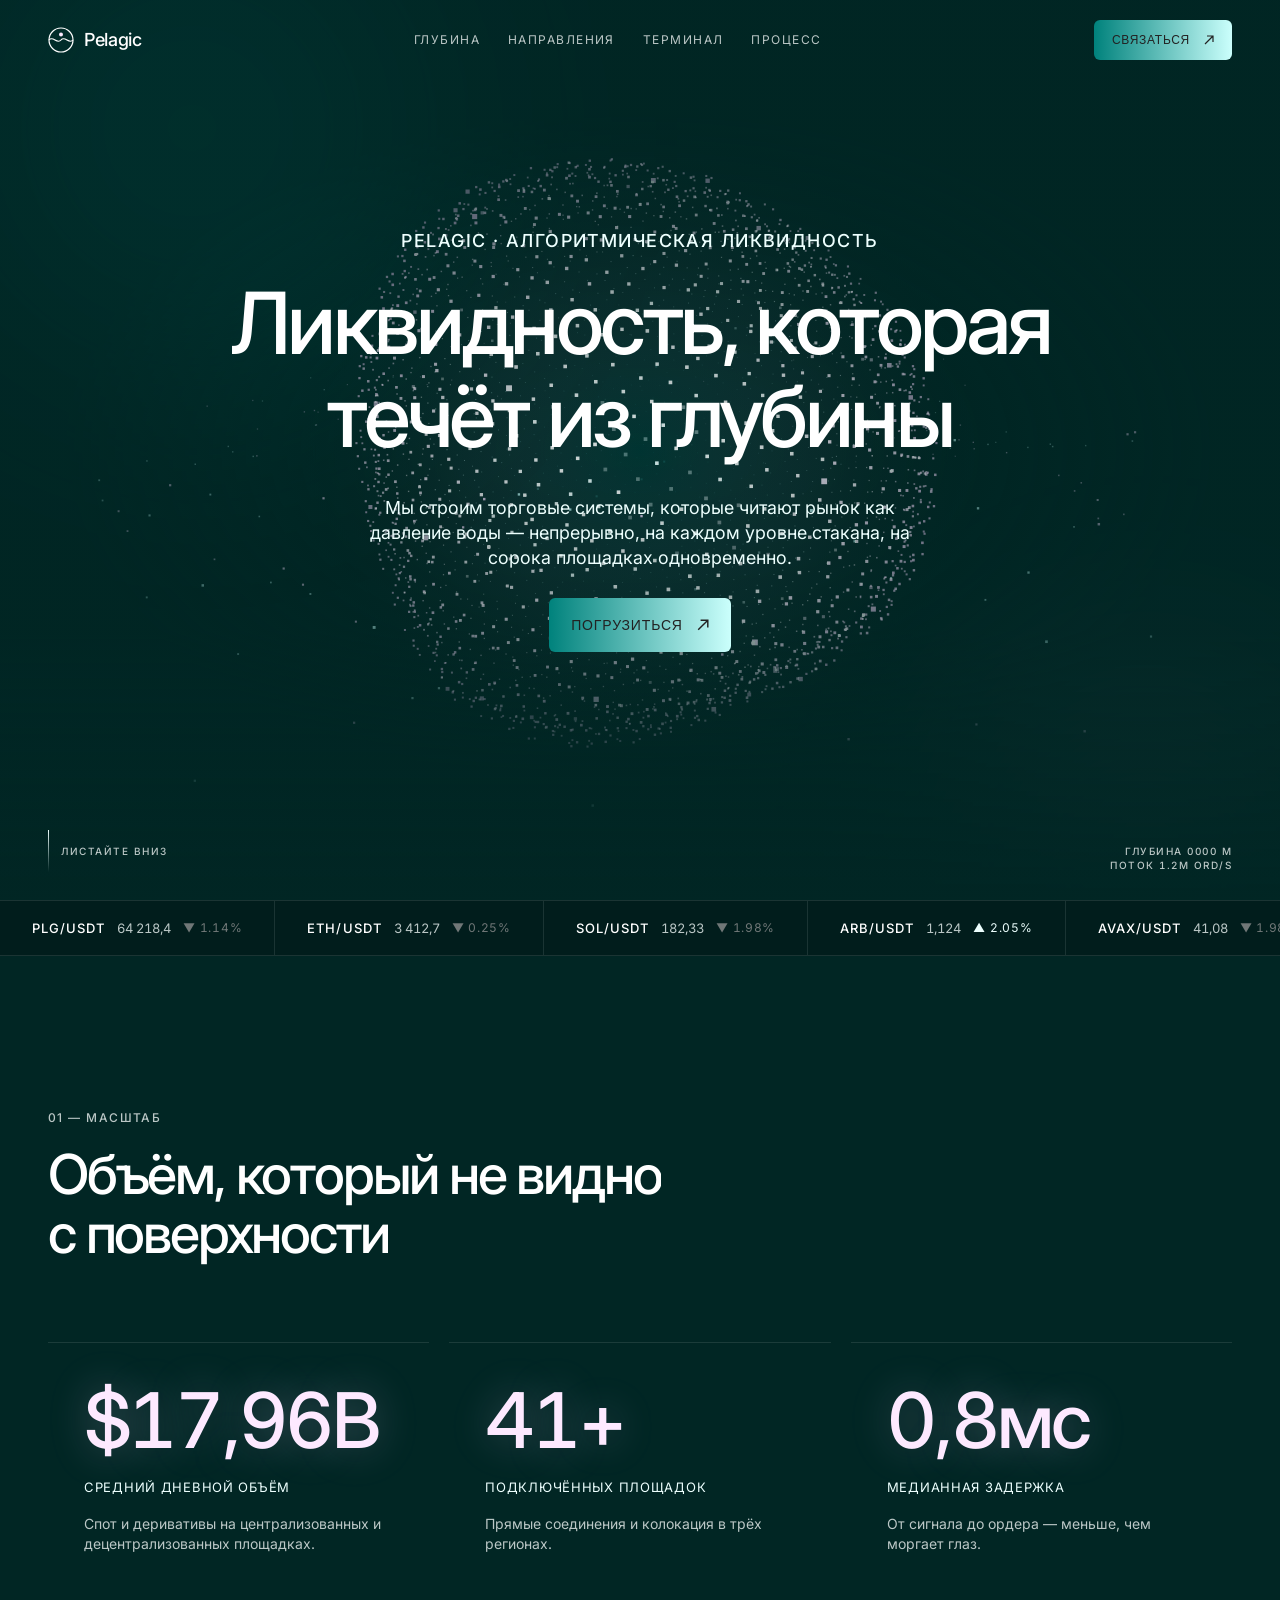
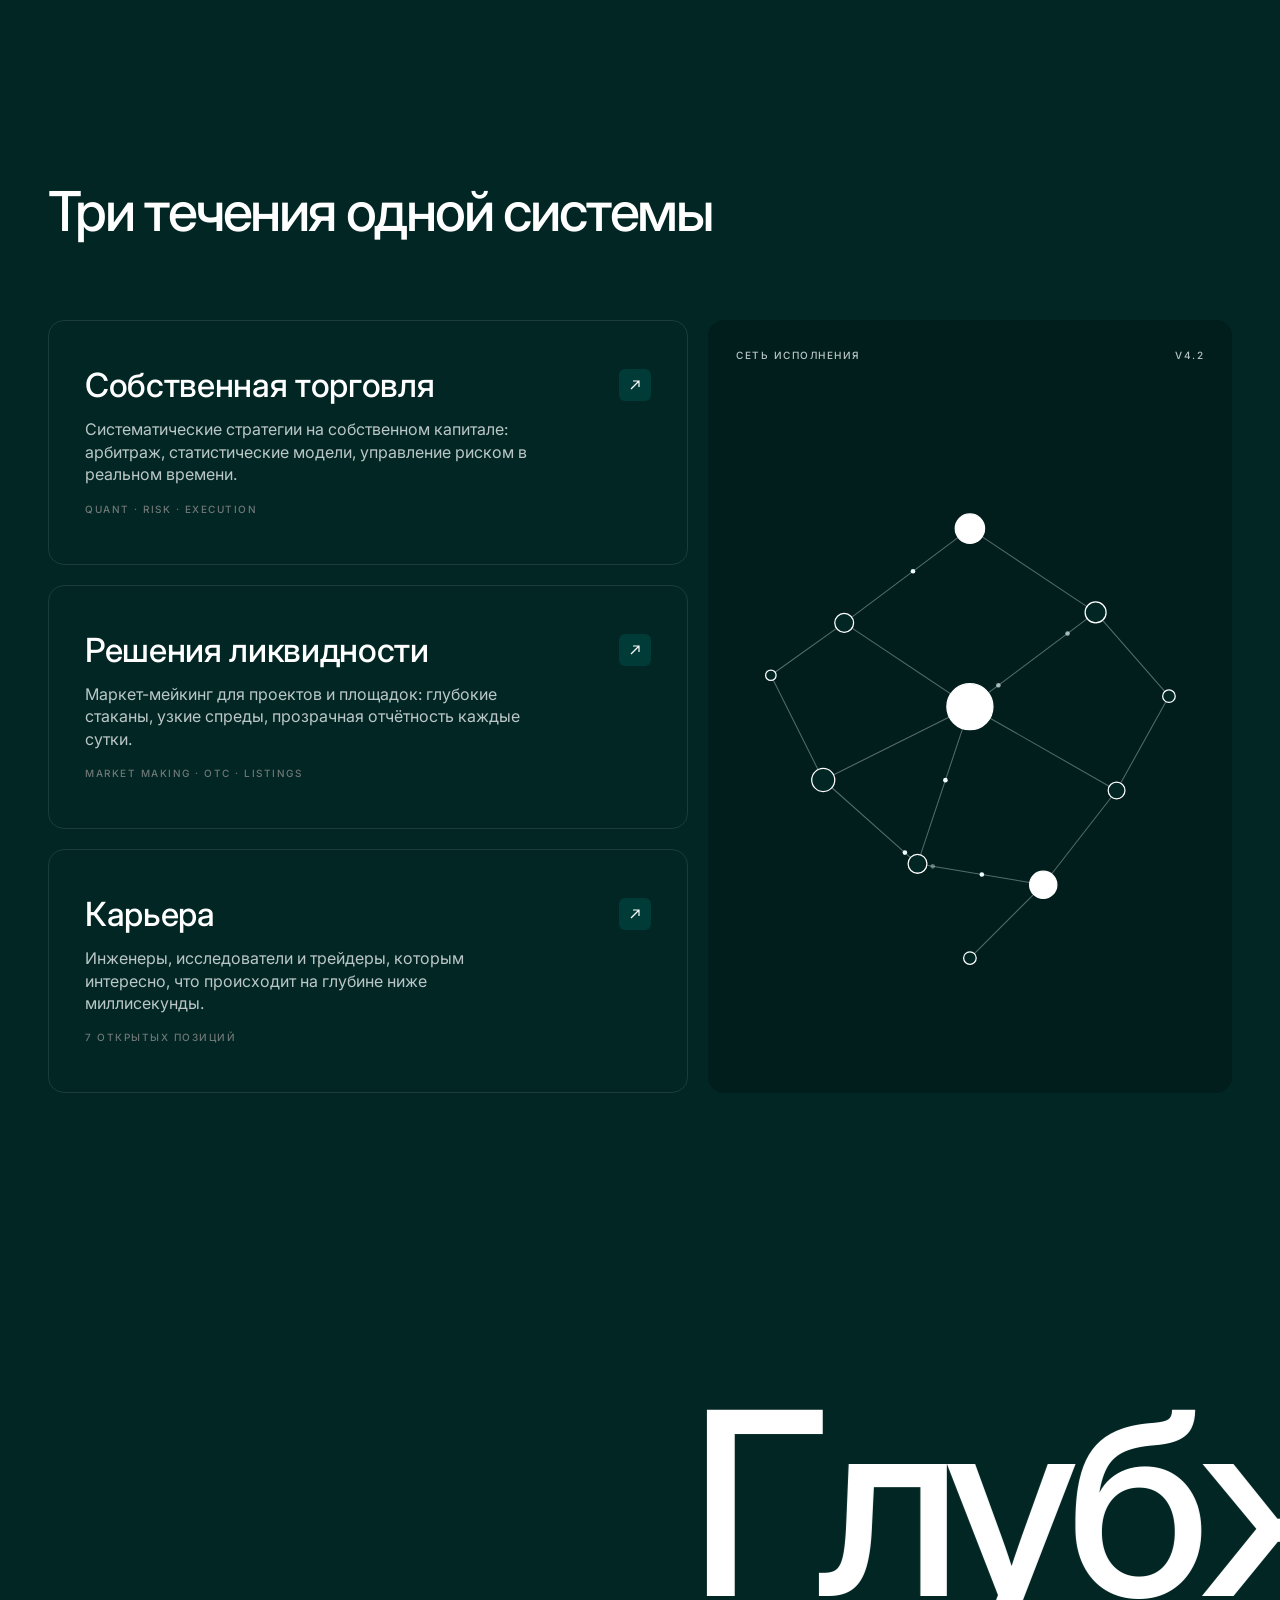
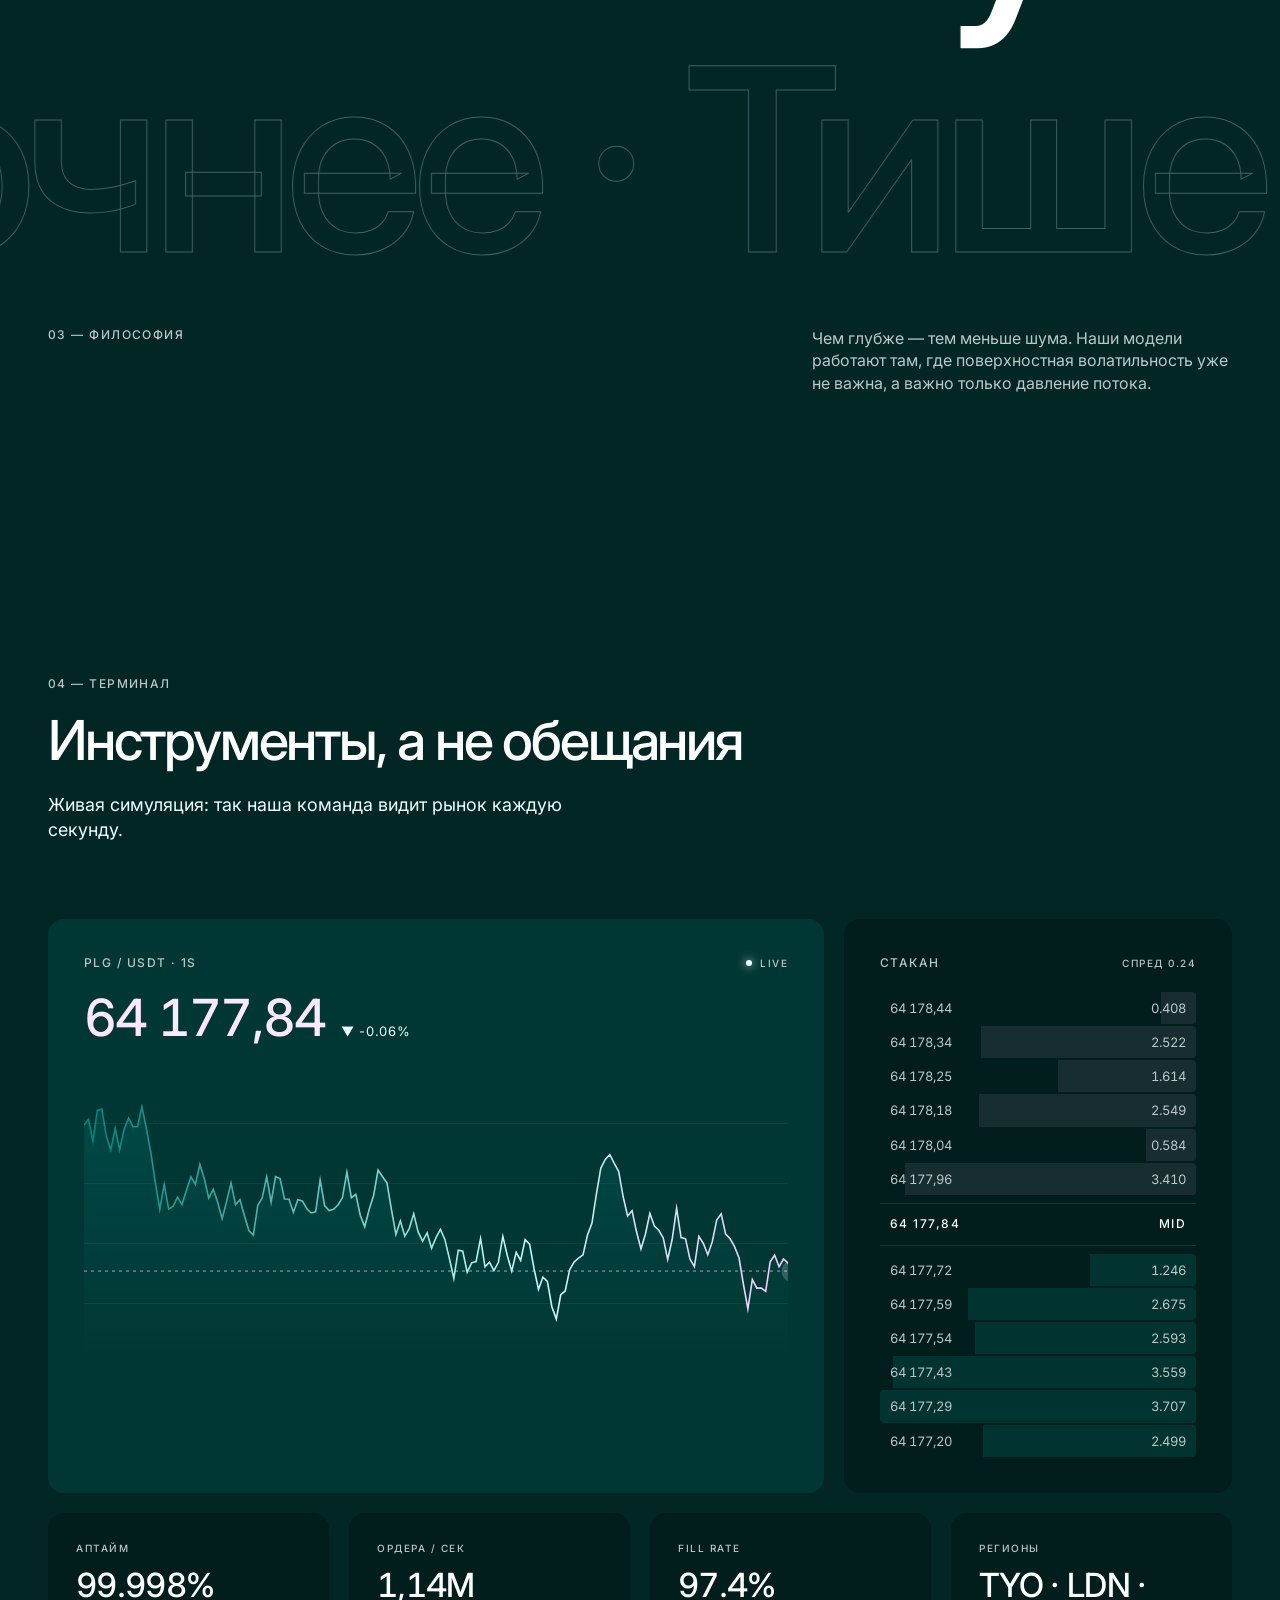
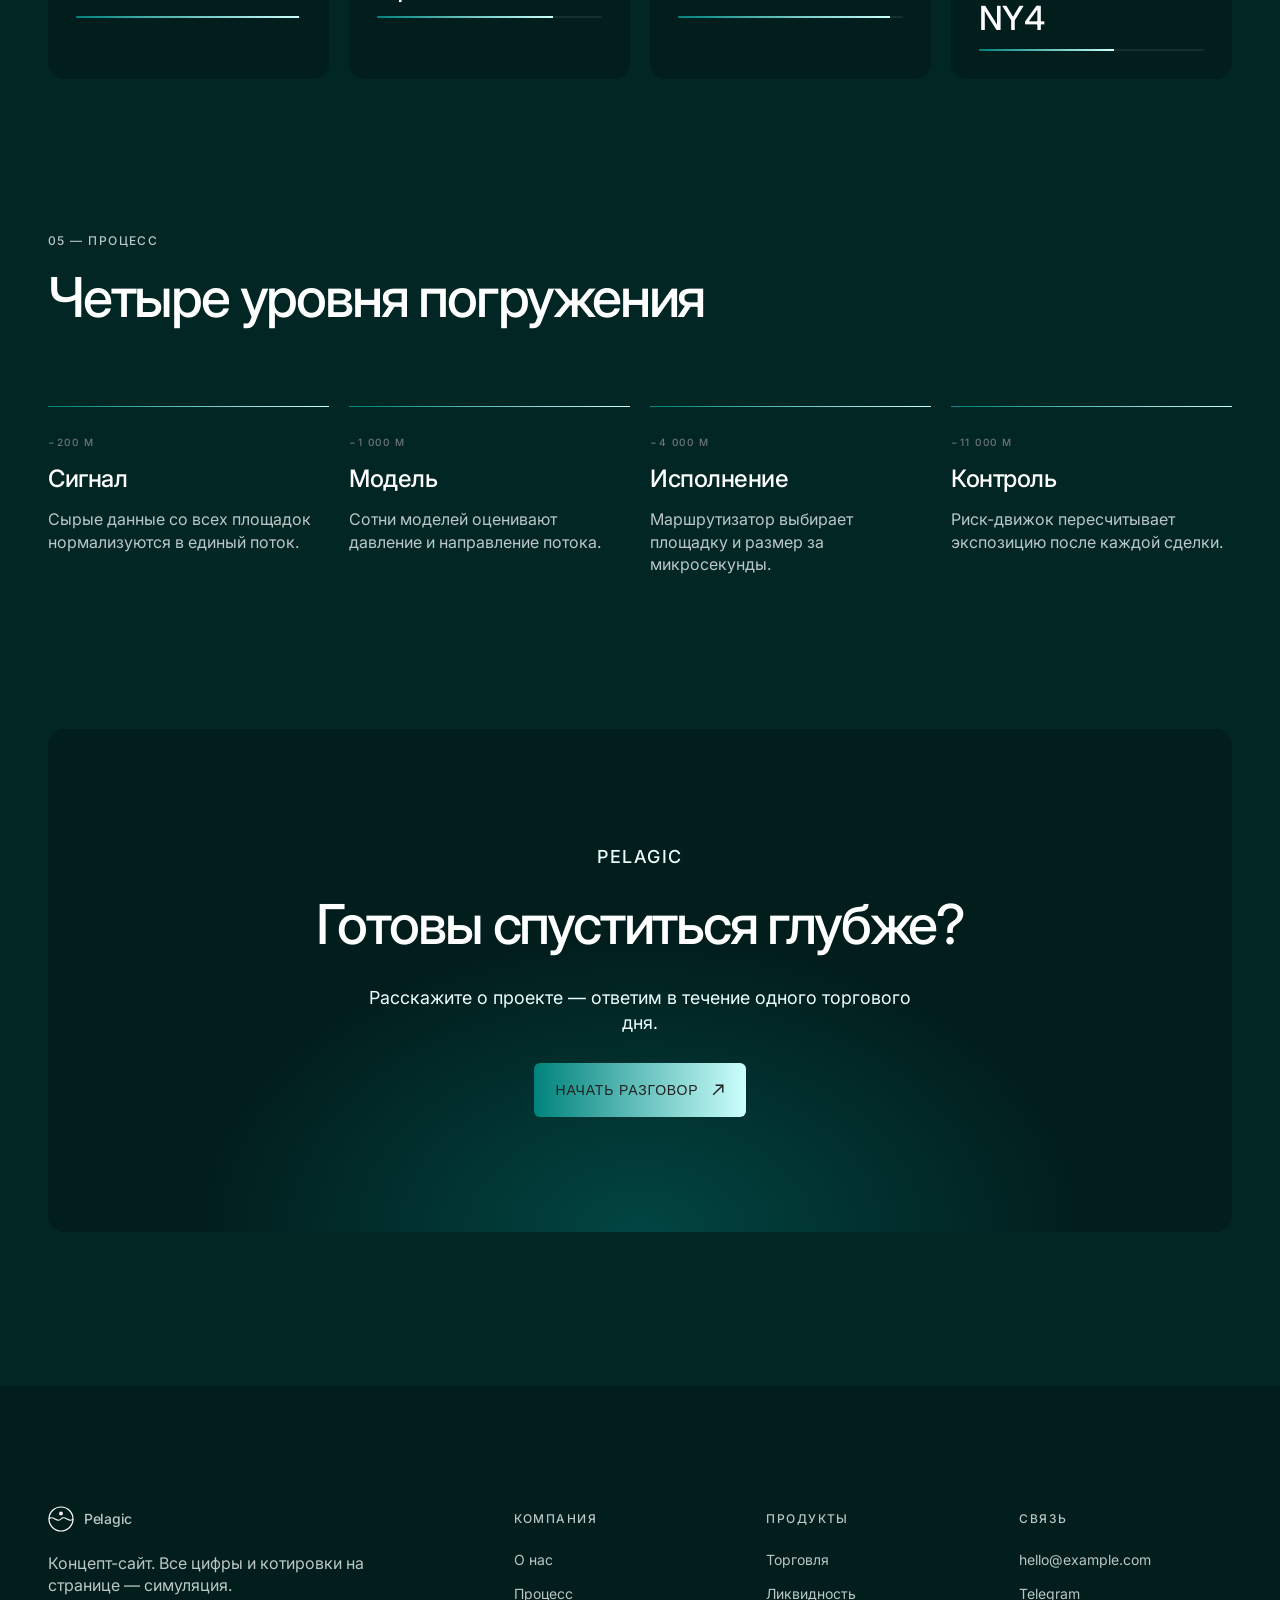
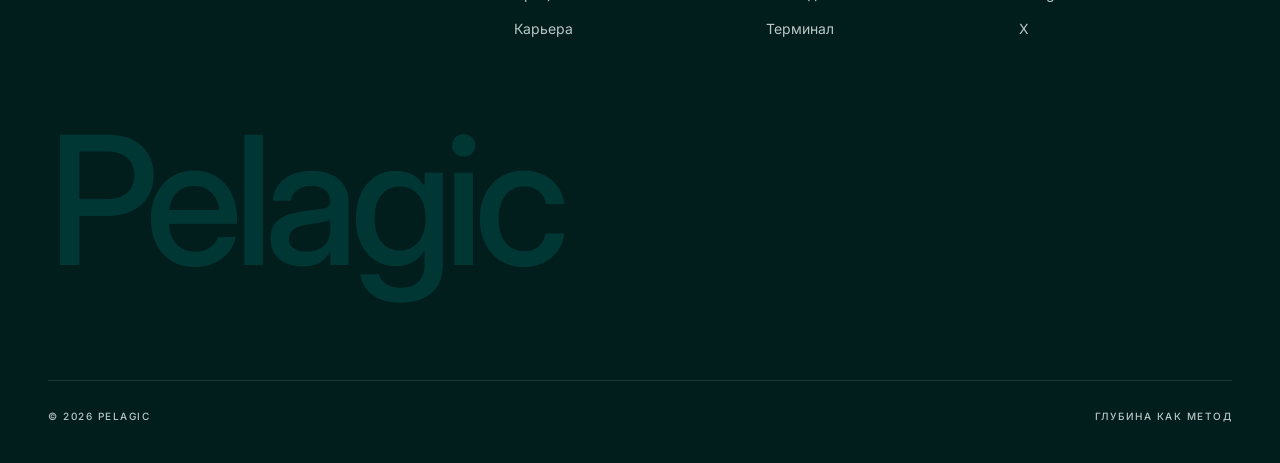
==== abyss/index.html @ 5ddf3d38 "Анимационный концепт-сайт Pelagic: терминал бездны с биолюминесцентной сферой Co-Authored-By: Claude" ====
<!doctype html>
<html lang="ru">
<head>
<meta charset="utf-8">
<meta name="viewport" content="width=device-width, initial-scale=1">
<title>Pelagic — терминал бездны</title>
<meta name="description" content="Pelagic — алгоритмическая ликвидность из глубины. Анимационный концепт финтех-терминала с биолюминесцентными шарами данных.">
<meta name="theme-color" content="#012624">
<link rel="preconnect" href="https://fonts.googleapis.com">
<link rel="preconnect" href="https://fonts.gstatic.com" crossorigin>
<link href="https://fonts.googleapis.com/css2?family=Inter:wght@400;500&display=swap" rel="stylesheet">
<style>
:root{
  --abyss:#012624; --deep:#011d1c; --kelp:#003734;
  --mist:#edfffe; --white:#ffffff; --silver:#bbc7c6; --ash:#f2f2f2; --slate:#707777;
  --phosphor:#fde9ff;
  --g-bio:linear-gradient(90deg,#00827c 0%,#cbfffc 100%);
  --g-aurora:linear-gradient(90deg,#cbfffc 0%,#edfffe 26.25%,#fffdfa 47.57%,#fad1ff 88.96%);
  --font:'Matter','Inter',ui-sans-serif,system-ui,-apple-system,"Segoe UI",Roboto,sans-serif;
  --r-card:16px; --r-sm:6px;
  --max:1440px; --gutter:clamp(16px,4vw,48px);
  --line:rgba(255,255,255,.1);
  --ease:cubic-bezier(.2,.7,.1,1);
}
*{box-sizing:border-box;margin:0;padding:0}
html{background:var(--abyss);scroll-behavior:smooth}
body{background:var(--abyss);color:var(--silver);font:400 16px/1.4 var(--font);
  -webkit-font-smoothing:antialiased;overflow-x:hidden}
a{color:inherit;text-decoration:none}
::selection{background:#00827c;color:var(--white)}
.wrap{max-width:var(--max);margin:0 auto;padding:0 var(--gutter)}

/* ---------- typography ---------- */
.label{font:500 12px/1.4 var(--font);letter-spacing:.12em;text-transform:uppercase;color:var(--silver)}
.label--lg{font-size:clamp(14px,1.4vw,20px);letter-spacing:.08em;color:var(--mist)}
.label--xs{font-size:10px;letter-spacing:.15em}
h1,h2,h3{color:var(--white);font-weight:500}
.h-hero{font-size:clamp(44px,6.7vw,96px);line-height:1;letter-spacing:-.04em}
.h-lg{font-size:clamp(36px,4.3vw,61px);line-height:1;letter-spacing:-.04em}
.h-md{font-size:clamp(26px,2.6vw,36px);line-height:1;letter-spacing:-.01em}
.lead{color:var(--mist);font-size:clamp(16px,1.4vw,20px);line-height:1.4;max-width:560px}

/* ---------- button ---------- */
.btn{position:relative;display:inline-flex;align-items:center;gap:14px;
  padding:20px 22px;border-radius:var(--r-sm);border:0;cursor:pointer;
  font:400 14px/1 Arial,system-ui,sans-serif;text-transform:uppercase;letter-spacing:.06em;
  color:#222;background:var(--g-bio);overflow:hidden;isolation:isolate;
  transition:transform .5s var(--ease)}
.btn::before{content:"";position:absolute;inset:0;background:var(--g-aurora);z-index:-1;
  opacity:0;transition:opacity .6s var(--ease)}
.btn:hover::before,.btn:focus-visible::before{opacity:1}
.btn:hover{transform:translateY(-2px)}
.btn svg{transition:transform .5s var(--ease)}
.btn:hover svg{transform:translate(3px,-3px)}
.btn--sm{padding:14px 18px;font-size:12px}
.btn:focus-visible{outline:1px solid var(--mist);outline-offset:3px}

.arrow-btn{flex:none;width:32px;height:32px;border-radius:var(--r-sm);display:grid;place-items:center;
  background:rgba(3,81,75,.5);color:var(--white);transition:background .4s,transform .4s var(--ease)}
.arrow-btn svg{transition:transform .4s var(--ease)}

/* ---------- nav ---------- */
.nav{position:fixed;inset:0 0 auto;z-index:50;transition:background .5s,backdrop-filter .5s}
.nav.is-scrolled{background:rgba(1,38,36,.72);backdrop-filter:blur(14px);-webkit-backdrop-filter:blur(14px)}
.nav__in{height:80px;display:flex;align-items:center;justify-content:space-between;gap:24px}
.logo{display:flex;align-items:center;gap:10px;color:var(--white);font-weight:500;font-size:18px;letter-spacing:-.02em}
.logo svg{width:26px;height:26px}
.nav__links{display:flex;gap:28px}
.nav__links a{font:400 12px/1 var(--font);letter-spacing:.12em;text-transform:uppercase;color:var(--silver);
  position:relative;transition:color .3s}
.nav__links a::after{content:"";position:absolute;left:0;right:100%;bottom:-6px;height:1px;background:var(--mist);transition:right .4s var(--ease)}
.nav__links a:hover{color:var(--white)}
.nav__links a:hover::after{right:0}
@media (max-width:860px){.nav__links{display:none}}

/* ---------- hero ---------- */
.hero{position:relative;min-height:100svh;display:grid;place-items:center;overflow:hidden;isolation:isolate}
.hero canvas{position:absolute;inset:0;width:100%;height:100%;z-index:-1}
.glow{position:absolute;border-radius:50%;filter:blur(90px);z-index:-2;pointer-events:none;will-change:transform}
.glow--teal{width:60vmax;height:60vmax;left:-15vmax;top:-20vmax;background:radial-gradient(circle,rgba(0,130,124,.45),transparent 65%);animation:drift1 22s ease-in-out infinite alternate}
.glow--pink{width:45vmax;height:45vmax;right:-12vmax;bottom:-18vmax;background:radial-gradient(circle,rgba(250,209,255,.16),transparent 65%);animation:drift2 26s ease-in-out infinite alternate}
@keyframes drift1{to{transform:translate(12vmax,10vmax) scale(1.15)}}
@keyframes drift2{to{transform:translate(-10vmax,-8vmax) scale(1.2)}}
.hero__veil{position:absolute;inset:0;z-index:-1;pointer-events:none;
  background:radial-gradient(ellipse 60% 50% at 50% 50%,rgba(1,38,36,.15),rgba(1,38,36,.7) 75%),linear-gradient(transparent 70%,var(--abyss))}
.hero__stack{text-align:center;display:flex;flex-direction:column;align-items:center;gap:28px;padding:120px var(--gutter) 140px;max-width:1100px}
.hero__stack .lead{text-align:center}
.split .w{display:inline-block;overflow:hidden;vertical-align:top;padding-bottom:.08em}
.split .w>span{display:inline-block;transform:translateY(110%);transition:transform 1.2s var(--ease)}
.is-in .split .w>span,.split.is-in .w>span{transform:none}
.hero__meta{position:absolute;bottom:28px;left:0;right:0}
.hero__meta .wrap{display:flex;justify-content:space-between;align-items:flex-end;gap:16px}
.scroll-cue{display:flex;align-items:center;gap:12px}
.scroll-cue i{display:block;width:1px;height:42px;background:linear-gradient(var(--mist),transparent);animation:cue 2.2s ease-in-out infinite;transform-origin:top}
@keyframes cue{0%{transform:scaleY(0)}50%{transform:scaleY(1)}100%{transform:scaleY(1);opacity:0}}
.coords{text-align:right;font-variant-numeric:tabular-nums}
@media (max-width:600px){.coords{display:none}}

/* ---------- ticker ---------- */
.ticker{border-block:1px solid var(--line);overflow:hidden;background:var(--deep)}
.ticker__track{display:flex;width:max-content;animation:marquee 60s linear infinite}
.ticker:hover .ticker__track{animation-play-state:paused}
.tick{display:flex;align-items:center;gap:12px;padding:18px 32px;border-right:1px solid var(--line);white-space:nowrap;font-variant-numeric:tabular-nums}
.tick b{font-weight:500;color:var(--white);font-size:13px;letter-spacing:.08em}
.tick span{font-size:13px;color:var(--silver)}
.tick em{font-style:normal;font-size:12px;letter-spacing:.06em;color:var(--mist)}
.tick em.dn{color:var(--slate)}
@keyframes marquee{to{transform:translateX(-50%)}}

/* ---------- sections ---------- */
section{position:relative}
.sec{padding:clamp(96px,12vw,164px) 0}
.sec-head{display:flex;flex-direction:column;gap:20px;max-width:760px;margin-bottom:clamp(48px,6vw,80px)}

/* reveal */
.rv{opacity:0;transform:translateY(32px);transition:opacity 1.1s var(--ease),transform 1.1s var(--ease)}
.rv.is-in{opacity:1;transform:none}
.rv[data-d="1"]{transition-delay:.1s}.rv[data-d="2"]{transition-delay:.2s}.rv[data-d="3"]{transition-delay:.3s}.rv[data-d="4"]{transition-delay:.4s}

/* ---------- stats ---------- */
.stats{display:grid;grid-template-columns:repeat(3,1fr);gap:20px}
.stat{padding:40px 36px;border-top:1px solid var(--line);display:flex;flex-direction:column;gap:18px}
.stat__num{font-size:clamp(52px,6vw,86px);line-height:1;letter-spacing:-.046em;font-weight:500;color:var(--phosphor);font-variant-numeric:tabular-nums;
  text-shadow:0 0 40px rgba(250,209,255,.25)}
.stat__lbl{font-size:13px;letter-spacing:.055em;text-transform:uppercase;color:var(--mist)}
.stat__sub{font-size:14px;color:var(--silver);max-width:300px}
@media (max-width:860px){.stats{grid-template-columns:1fr}.stat{padding:32px 0}}

/* ---------- explore ---------- */
.explore{display:grid;grid-template-columns:1.1fr .9fr;gap:20px;align-items:stretch}
.rows{display:flex;flex-direction:column;gap:20px}
.row{position:relative;border-radius:var(--r-card);padding:48px 36px;display:flex;flex-direction:column;gap:16px;
  border:1px solid var(--line);overflow:hidden;isolation:isolate;transition:border-color .5s,background .5s}
.row::before{content:"";position:absolute;inset:0;z-index:-1;opacity:0;transition:opacity .6s;
  background:radial-gradient(400px circle at var(--mx,50%) var(--my,50%),rgba(0,130,124,.28),transparent 60%)}
.row:hover{background:var(--kelp);border-color:transparent}
.row:hover::before{opacity:1}
.row:hover .arrow-btn{background:var(--white);color:var(--abyss)}
.row:hover .arrow-btn svg{transform:rotate(45deg)}
.row__top{display:flex;justify-content:space-between;align-items:flex-start;gap:20px}
.row p{max-width:460px}
.row .label{color:var(--slate)}
.molecule{border-radius:var(--r-card);background:var(--deep);position:relative;min-height:520px;overflow:hidden;display:grid;place-items:center}
.molecule svg{width:100%;height:100%;position:absolute;inset:0}
.molecule .label{position:absolute;left:28px;top:28px}
.molecule .label+.label{left:auto;right:28px}
.mol-line{stroke:rgba(237,255,254,.35);stroke-width:1;fill:none;stroke-dasharray:var(--len);stroke-dashoffset:var(--len);transition:stroke-dashoffset 2s var(--ease)}
.is-in .mol-line{stroke-dashoffset:0}
.mol-node{fill:var(--abyss);stroke:var(--white);stroke-width:1.2;transform-box:fill-box;transform-origin:center;transform:scale(0);transition:transform 1s var(--ease)}
.mol-node.solid{fill:var(--white)}
.is-in .mol-node{transform:scale(1)}
.mol-pulse{fill:var(--mist)}
@media (max-width:960px){.explore{grid-template-columns:1fr}.molecule{min-height:420px}}

/* ---------- kinetic ---------- */
.kinetic{overflow:hidden;padding:clamp(80px,10vw,140px) 0;position:relative;isolation:isolate}
.kinetic canvas{position:absolute;left:50%;top:50%;width:min(900px,120vw);height:min(900px,120vw);transform:translate(-50%,-50%);z-index:-1}
.kin-line{font-size:clamp(96px,20vw,295px);line-height:1;letter-spacing:-.046em;font-weight:500;color:var(--white);white-space:nowrap;will-change:transform}
.kin-line.ghost{color:transparent;-webkit-text-stroke:1px rgba(237,255,254,.28)}
.kin-cap{display:flex;justify-content:space-between;gap:20px;margin-top:40px;flex-wrap:wrap}
.kin-cap p{max-width:420px}

/* ---------- terminal ---------- */
.term{display:grid;grid-template-columns:2fr 1fr;grid-template-rows:auto auto;gap:20px}
.card{background:var(--kelp);border-radius:var(--r-card);padding:36px;display:flex;flex-direction:column;gap:20px;min-width:0}
.card--deep{background:var(--deep)}
.card__head{display:flex;justify-content:space-between;align-items:center;gap:16px}
.live{display:inline-flex;align-items:center;gap:8px}
.live i{width:6px;height:6px;border-radius:50%;background:var(--mist);box-shadow:0 0 10px var(--mist);animation:blink 1.6s infinite}
@keyframes blink{50%{opacity:.25}}
.chart-wrap{position:relative;height:300px}
.chart-wrap canvas{width:100%;height:100%;display:block}
.price{display:flex;align-items:baseline;gap:16px;flex-wrap:wrap}
.price__v{font-size:clamp(36px,4vw,61px);line-height:1;letter-spacing:-.04em;color:var(--phosphor);font-weight:500;font-variant-numeric:tabular-nums}
.price__d{font-size:13px;letter-spacing:.06em;color:var(--mist)}
.book{display:flex;flex-direction:column;gap:2px;font-variant-numeric:tabular-nums;font-size:13px}
.book__row{position:relative;display:grid;grid-template-columns:1fr 1fr;padding:7px 10px;border-radius:4px;overflow:hidden}
.book__row span:last-child{text-align:right;color:var(--silver)}
.book__row span:first-child{color:var(--mist)}
.book__bar{position:absolute;right:0;top:0;bottom:0;background:rgba(0,130,124,.22);transition:width .6s var(--ease);z-index:0}
.book__row.ask .book__bar{background:rgba(250,209,255,.09)}
.book__row.ask span:first-child{color:var(--phosphor)}
.book__row span{position:relative;z-index:1}
.book__row.flash{animation:flash .6s}
@keyframes flash{from{background:rgba(237,255,254,.12)}}
.book__mid{padding:12px 10px;border-block:1px solid var(--line);margin:6px 0;display:flex;justify-content:space-between;color:var(--white)}
.minis{grid-column:1/-1;display:grid;grid-template-columns:repeat(4,1fr);gap:20px}
.mini{background:var(--deep);border-radius:var(--r-card);padding:28px;display:flex;flex-direction:column;gap:14px}
.mini__v{font-size:clamp(28px,2.6vw,36px);line-height:1;letter-spacing:-.02em;color:var(--white);font-weight:500;font-variant-numeric:tabular-nums}
.meter{height:2px;background:rgba(255,255,255,.08);border-radius:2px;overflow:hidden}
.meter i{display:block;height:100%;background:var(--g-bio);width:0;transition:width 1.2s var(--ease)}
@media (max-width:1000px){.term{grid-template-columns:1fr}.minis{grid-template-columns:1fr 1fr}}
@media (max-width:520px){.minis{grid-template-columns:1fr}.card{padding:24px}.chart-wrap{height:220px}}

/* ---------- process ---------- */
.steps{display:grid;grid-template-columns:repeat(4,1fr);gap:20px;counter-reset:s}
.step{padding-top:28px;border-top:1px solid var(--line);display:flex;flex-direction:column;gap:14px;position:relative}
.step::before{content:"";position:absolute;top:-1px;left:0;height:1px;width:0;background:var(--g-bio);transition:width 1.4s var(--ease)}
.step.is-in::before{width:100%}
.step h3{font-size:24px;line-height:1.3;letter-spacing:-.02em}
.step .label{color:var(--slate)}
@media (max-width:900px){.steps{grid-template-columns:1fr 1fr}}
@media (max-width:520px){.steps{grid-template-columns:1fr}}

/* ---------- cta ---------- */
.cta{background:var(--deep);border-radius:var(--r-card);padding:clamp(72px,9vw,120px) clamp(24px,5vw,80px);text-align:center;
  display:flex;flex-direction:column;align-items:center;gap:28px;position:relative;overflow:hidden;isolation:isolate}
.cta::before{content:"";position:absolute;left:50%;top:100%;width:900px;height:600px;transform:translate(-50%,-50%);z-index:-1;
  background:radial-gradient(closest-side,rgba(0,130,124,.4),transparent);animation:breathe 7s ease-in-out infinite}
@keyframes breathe{50%{transform:translate(-50%,-56%) scale(1.15);opacity:.7}}
.cta .lead{text-align:center}

/* ---------- footer ---------- */
footer{background:var(--deep);margin-top:clamp(96px,12vw,164px);padding:120px 0 40px}
.foot{display:grid;grid-template-columns:2fr 1fr 1fr 1fr;gap:40px}
.foot ul{list-style:none;display:flex;flex-direction:column;gap:12px;margin-top:20px}
.foot a{font-size:14px;color:var(--silver);transition:color .3s}
.foot a:hover{color:var(--white)}
.foot__bottom{display:flex;justify-content:space-between;gap:16px;margin-top:100px;padding-top:28px;border-top:1px solid var(--line);flex-wrap:wrap}
.foot__big{font-size:clamp(64px,14vw,200px);line-height:.9;letter-spacing:-.05em;font-weight:500;color:var(--kelp);margin-top:80px;user-select:none}
@media (max-width:860px){.foot{grid-template-columns:1fr 1fr}.foot>div:first-child{grid-column:1/-1}}

/* cursor glow */
.cursor{position:fixed;left:0;top:0;width:340px;height:340px;margin:-170px 0 0 -170px;border-radius:50%;pointer-events:none;z-index:1;
  background:radial-gradient(circle,rgba(0,130,124,.12),transparent 60%);transition:opacity .4s;opacity:0;mix-blend-mode:screen}
@media (hover:none){.cursor{display:none}}

@media (prefers-reduced-motion:reduce){
  *,*::before,*::after{animation:none!important;transition:none!important}
  .rv{opacity:1;transform:none}.split .w>span{transform:none}
  .mol-line{stroke-dashoffset:0}.mol-node{transform:scale(1)}
}
</style>
</head>
<body>
<div class="cursor" aria-hidden="true"></div>

<!-- NAV -->
<header class="nav" id="nav">
  <div class="wrap nav__in">
    <a href="#top" class="logo" aria-label="Pelagic — на главную">
      <svg viewBox="0 0 26 26" fill="none" aria-hidden="true">
        <circle cx="13" cy="13" r="12" stroke="#fff" stroke-width="1.2"/>
        <path d="M1 13c4-5 8 5 12 0s8 5 12 0" stroke="#fff" stroke-width="1.2"/>
        <circle cx="13" cy="7.5" r="2" fill="#fde9ff"/>
      </svg>
      Pelagic
    </a>
    <nav class="nav__links" aria-label="Основная навигация">
      <a href="#depth">Глубина</a>
      <a href="#explore">Направления</a>
      <a href="#terminal">Терминал</a>
      <a href="#process">Процесс</a>
    </nav>
    <a href="#contact" class="btn btn--sm">Связаться
      <svg width="10" height="10" viewBox="0 0 10 10" fill="none"><path d="M1 9 9 1M3 1h6v6" stroke="currentColor" stroke-width="1.2"/></svg>
    </a>
  </div>
</header>

<main id="top">
<!-- HERO -->
<section class="hero" id="hero">
  <div class="glow glow--teal"></div>
  <div class="glow glow--pink"></div>
  <canvas id="orb" aria-hidden="true"></canvas>
  <div class="hero__veil"></div>
  <div class="hero__stack">
    <span class="label label--lg rv">Pelagic · Алгоритмическая ликвидность</span>
    <h1 class="h-hero split" data-split>Ликвидность, которая течёт из&nbsp;глубины</h1>
    <p class="lead rv" data-d="2">Мы строим торговые системы, которые читают рынок как давление воды — непрерывно, на каждом уровне стакана, на сорока площадках одновременно.</p>
    <div class="rv" data-d="3">
      <a href="#explore" class="btn">Погрузиться
        <svg width="12" height="12" viewBox="0 0 10 10" fill="none"><path d="M1 9 9 1M3 1h6v6" stroke="currentColor" stroke-width="1.2"/></svg>
      </a>
    </div>
  </div>
  <div class="hero__meta">
    <div class="wrap">
      <div class="scroll-cue label label--xs"><i></i>Листайте вниз</div>
      <div class="coords label label--xs">
        <div>Глубина <span id="depthVal">0000</span> м</div>
        <div>Поток 1.2M ord/s</div>
      </div>
    </div>
  </div>
</section>

<!-- TICKER -->
<div class="ticker" aria-label="Котировки">
  <div class="ticker__track" id="ticker"></div>
</div>

<!-- STATS -->
<section class="sec" id="depth">
  <div class="wrap">
    <div class="sec-head">
      <span class="label rv">01 — Масштаб</span>
      <h2 class="h-lg split" data-split>Объём, который не&nbsp;видно с&nbsp;поверхности</h2>
    </div>
    <div class="stats">
      <div class="stat rv">
        <div class="stat__num" data-count="18.21" data-prefix="$" data-suffix="B" data-dec="2">$0B</div>
        <div class="stat__lbl">Средний дневной объём</div>
        <p class="stat__sub">Спот и деривативы на централизованных и децентрализованных площадках.</p>
      </div>
      <div class="stat rv" data-d="1">
        <div class="stat__num" data-count="42" data-suffix="+">0</div>
        <div class="stat__lbl">Подключённых площадок</div>
        <p class="stat__sub">Прямые соединения и колокация в трёх регионах.</p>
      </div>
      <div class="stat rv" data-d="2">
        <div class="stat__num" data-count="0.8" data-suffix="мс" data-dec="1">0</div>
        <div class="stat__lbl">Медианная задержка</div>
        <p class="stat__sub">От сигнала до ордера — меньше, чем моргает глаз.</p>
      </div>
    </div>
  </div>
</section>

<!-- EXPLORE -->
<section class="sec" id="explore" style="padding-top:0">
  <div class="wrap">
    <div class="sec-head">
      <span class="label rv">02 — Направления</span>
      <h2 class="h-lg split" data-split>Три течения одной системы</h2>
    </div>
    <div class="explore">
      <div class="rows">
        <a href="#terminal" class="row rv">
          <div class="row__top">
            <h3 class="h-md">Собственная торговля</h3>
            <span class="arrow-btn" aria-hidden="true"><svg width="10" height="10" viewBox="0 0 10 10" fill="none"><path d="M1 9 9 1M3 1h6v6" stroke="currentColor" stroke-width="1.2"/></svg></span>
          </div>
          <p>Систематические стратегии на собственном капитале: арбитраж, статистические модели, управление риском в реальном времени.</p>
          <span class="label label--xs">Quant · Risk · Execution</span>
        </a>
        <a href="#terminal" class="row rv" data-d="1">
          <div class="row__top">
            <h3 class="h-md">Решения ликвидности</h3>
            <span class="arrow-btn" aria-hidden="true"><svg width="10" height="10" viewBox="0 0 10 10" fill="none"><path d="M1 9 9 1M3 1h6v6" stroke="currentColor" stroke-width="1.2"/></svg></span>
          </div>
          <p>Маркет-мейкинг для проектов и площадок: глубокие стаканы, узкие спреды, прозрачная отчётность каждые сутки.</p>
          <span class="label label--xs">Market Making · OTC · Listings</span>
        </a>
        <a href="#contact" class="row rv" data-d="2">
          <div class="row__top">
            <h3 class="h-md">Карьера</h3>
            <span class="arrow-btn" aria-hidden="true"><svg width="10" height="10" viewBox="0 0 10 10" fill="none"><path d="M1 9 9 1M3 1h6v6" stroke="currentColor" stroke-width="1.2"/></svg></span>
          </div>
          <p>Инженеры, исследователи и трейдеры, которым интересно, что происходит на глубине ниже миллисекунды.</p>
          <span class="label label--xs">7 открытых позиций</span>
        </a>
      </div>
      <div class="molecule rv" data-d="1" id="molecule">
        <span class="label label--xs">Сеть исполнения</span>
        <span class="label label--xs">v4.2</span>
        <svg viewBox="0 0 500 560" preserveAspectRatio="xMidYMid meet" aria-hidden="true" id="molSvg"></svg>
      </div>
    </div>
  </div>
</section>

<!-- KINETIC -->
<section class="kinetic" aria-label="Глубже">
  <canvas id="orb2" aria-hidden="true"></canvas>
  <div class="kin-line" data-kin="-1">Глубже&nbsp;·&nbsp;Быстрее&nbsp;·&nbsp;Глубже</div>
  <div class="kin-line ghost" data-kin="1">Тише&nbsp;·&nbsp;Точнее&nbsp;·&nbsp;Тише&nbsp;·&nbsp;Точнее</div>
  <div class="wrap kin-cap">
    <span class="label rv">03 — Философия</span>
    <p class="rv" data-d="1">Чем глубже — тем меньше шума. Наши модели работают там, где поверхностная волатильность уже не важна, а важно только давление потока.</p>
  </div>
</section>

<!-- TERMINAL -->
<section class="sec" id="terminal">
  <div class="wrap">
    <div class="sec-head">
      <span class="label rv">04 — Терминал</span>
      <h2 class="h-lg split" data-split>Инструменты, а&nbsp;не&nbsp;обещания</h2>
      <p class="lead rv" data-d="1">Живая симуляция: так наша команда видит рынок каждую секунду.</p>
    </div>
    <div class="term">
      <div class="card rv">
        <div class="card__head">
          <span class="label">PLG / USDT · 1s</span>
          <span class="live label label--xs"><i></i>Live</span>
        </div>
        <div class="price">
          <span class="price__v" id="priceV">64 218.40</span>
          <span class="price__d" id="priceD">+0.42%</span>
        </div>
        <div class="chart-wrap"><canvas id="chart"></canvas></div>
      </div>
      <div class="card card--deep rv" data-d="1">
        <div class="card__head">
          <span class="label">Стакан</span>
          <span class="label label--xs">Спред <span id="spread">0.10</span></span>
        </div>
        <div class="book" id="book"></div>
      </div>
      <div class="minis">
        <div class="mini rv"><span class="label label--xs">Аптайм</span><span class="mini__v">99.998%</span><div class="meter"><i data-w="99"></i></div></div>
        <div class="mini rv" data-d="1"><span class="label label--xs">Ордера / сек</span><span class="mini__v" id="ops">1.21M</span><div class="meter"><i data-w="78"></i></div></div>
        <div class="mini rv" data-d="2"><span class="label label--xs">Fill rate</span><span class="mini__v">97.4%</span><div class="meter"><i data-w="94"></i></div></div>
        <div class="mini rv" data-d="3"><span class="label label--xs">Регионы</span><span class="mini__v">TYO · LDN · NY4</span><div class="meter"><i data-w="60"></i></div></div>
      </div>
    </div>
  </div>
</section>

<!-- PROCESS -->
<section class="sec" id="process" style="padding-top:0">
  <div class="wrap">
    <div class="sec-head">
      <span class="label rv">05 — Процесс</span>
      <h2 class="h-lg split" data-split>Четыре уровня погружения</h2>
    </div>
    <div class="steps">
      <div class="step rv"><span class="label label--xs">−200 м</span><h3>Сигнал</h3><p>Сырые данные со всех площадок нормализуются в единый поток.</p></div>
      <div class="step rv" data-d="1"><span class="label label--xs">−1 000 м</span><h3>Модель</h3><p>Сотни моделей оценивают давление и направление потока.</p></div>
      <div class="step rv" data-d="2"><span class="label label--xs">−4 000 м</span><h3>Исполнение</h3><p>Маршрутизатор выбирает площадку и размер за микросекунды.</p></div>
      <div class="step rv" data-d="3"><span class="label label--xs">−11 000 м</span><h3>Контроль</h3><p>Риск-движок пересчитывает экспозицию после каждой сделки.</p></div>
    </div>
  </div>
</section>

<!-- CTA -->
<section id="contact">
  <div class="wrap">
    <div class="cta rv">
      <span class="label label--lg">Pelagic</span>
      <h2 class="h-lg split" data-split>Готовы спуститься глубже?</h2>
      <p class="lead">Расскажите о проекте — ответим в течение одного торгового дня.</p>
      <a href="mailto:hello@example.com" class="btn">Начать разговор
        <svg width="12" height="12" viewBox="0 0 10 10" fill="none"><path d="M1 9 9 1M3 1h6v6" stroke="currentColor" stroke-width="1.2"/></svg>
      </a>
    </div>
  </div>
</section>
</main>

<footer>
  <div class="wrap">
    <div class="foot">
      <div>
        <a href="#top" class="logo">
          <svg viewBox="0 0 26 26" fill="none" aria-hidden="true"><circle cx="13" cy="13" r="12" stroke="#fff" stroke-width="1.2"/><path d="M1 13c4-5 8 5 12 0s8 5 12 0" stroke="#fff" stroke-width="1.2"/><circle cx="13" cy="7.5" r="2" fill="#fde9ff"/></svg>
          Pelagic
        </a>
        <p style="margin-top:20px;max-width:340px">Концепт-сайт. Все цифры и котировки на странице — симуляция.</p>
      </div>
      <div><span class="label">Компания</span><ul><li><a href="#depth">О нас</a></li><li><a href="#process">Процесс</a></li><li><a href="#contact">Карьера</a></li></ul></div>
      <div><span class="label">Продукты</span><ul><li><a href="#explore">Торговля</a></li><li><a href="#explore">Ликвидность</a></li><li><a href="#terminal">Терминал</a></li></ul></div>
      <div><span class="label">Связь</span><ul><li><a href="mailto:hello@example.com">hello@example.com</a></li><li><a href="#">Telegram</a></li><li><a href="#">X</a></li></ul></div>
    </div>
    <div class="foot__big" aria-hidden="true">Pelagic</div>
    <div class="foot__bottom">
      <span class="label label--xs">© 2026 Pelagic</span>
      <span class="label label--xs">Глубина как метод</span>
    </div>
  </div>
</footer>

<script>
(() => {
const reduce = matchMedia('(prefers-reduced-motion: reduce)').matches;
const $ = (s, r = document) => r.querySelector(s);
const $$ = (s, r = document) => [...r.querySelectorAll(s)];

/* ---------- split headings into words ---------- */
$$('[data-split]').forEach(el => {
  const words = el.innerHTML.split(/\s+/);
  el.innerHTML = words.map((w, i) =>
    `<span class="w"><span style="transition-delay:${i * 0.07}s">${w}</span></span>`).join(' ');
});

/* ---------- reveal on scroll ---------- */
const io = new IntersectionObserver(es => es.forEach(e => {
  if (!e.isIntersecting) return;
  e.target.classList.add('is-in');
  if (e.target.dataset.count) countUp(e.target);
  $$('[data-count]', e.target).forEach(countUp);
  $$('.meter i', e.target).forEach(m => m.style.width = m.dataset.w + '%');
  io.unobserve(e.target);
}), { threshold: 0.2, rootMargin: '0px 0px -40px 0px' });
$$('.rv, [data-split], .step, #molecule').forEach(el => io.observe(el));

function countUp(el) {
  if (el._done) return; el._done = true;
  const to = parseFloat(el.dataset.count), dec = +el.dataset.dec || 0;
  const pre = el.dataset.prefix || '', suf = el.dataset.suffix || '';
  const dur = reduce ? 0 : 2200, t0 = performance.now();
  const step = t => {
    const p = dur ? Math.min(1, (t - t0) / dur) : 1;
    const e = 1 - Math.pow(1 - p, 4);
    el.textContent = pre + (to * e).toFixed(dec).replace('.', ',') + suf;
    if (p < 1) requestAnimationFrame(step);
  };
  requestAnimationFrame(step);
}

/* ---------- nav + depth meter + kinetic ---------- */
const nav = $('#nav'), depthVal = $('#depthVal'), kin = $$('[data-kin]');
let scrollY = 0;
function onScroll() {
  scrollY = window.scrollY;
  nav.classList.toggle('is-scrolled', scrollY > 40);
  const max = document.documentElement.scrollHeight - innerHeight;
  depthVal.textContent = String(Math.round((scrollY / max) * 11000)).padStart(4, '0');
  if (!reduce) kin.forEach(k => {
    const r = k.parentElement.getBoundingClientRect();
    const p = (innerHeight - r.top) / (innerHeight + r.height);
    k.style.transform = `translate3d(${(p - 0.5) * 40 * +k.dataset.kin - 10}%,0,0)`;
  });
}
addEventListener('scroll', onScroll, { passive: true }); onScroll();

/* ---------- cursor glow & card spotlight ---------- */
const cur = $('.cursor');
addEventListener('pointermove', e => {
  cur.style.opacity = 1;
  cur.style.transform = `translate(${e.clientX}px,${e.clientY}px)`;
}, { passive: true });
$$('.row').forEach(r => r.addEventListener('pointermove', e => {
  const b = r.getBoundingClientRect();
  r.style.setProperty('--mx', (e.clientX - b.left) + 'px');
  r.style.setProperty('--my', (e.clientY - b.top) + 'px');
}));

/* ---------- ticker ---------- */
const pairs = [['PLG/USDT',64218.4],['ETH/USDT',3412.7],['SOL/USDT',182.33],['ARB/USDT',1.124],['AVAX/USDT',41.08],['OP/USDT',2.871],['ATOM/USDT',9.412],['LINK/USDT',18.66],['DOT/USDT',7.205],['NEAR/USDT',6.348]];
const tk = $('#ticker');
const tickHTML = pairs.map(([n, v]) => {
  const ch = (Math.random() * 6 - 2.5);
  return `<div class="tick"><b>${n}</b><span>${v.toLocaleString('ru-RU')}</span><em class="${ch < 0 ? 'dn' : ''}">${ch < 0 ? '▼' : '▲'} ${Math.abs(ch).toFixed(2)}%</em></div>`;
}).join('');
tk.innerHTML = tickHTML + tickHTML;

/* ---------- particle orb ---------- */
const C_TEAL = [0, 130, 124], C_AQUA = [203, 255, 252], C_PINK = [250, 209, 255], C_WHITE = [255, 255, 255];
const mix = (a, b, t) => a.map((v, i) => Math.round(v + (b[i] - v) * t));
const PALETTE = Array.from({ length: 48 }, (_, i) => {
  const t = i / 47; let c;
  if (t < .45) c = mix(C_TEAL, C_AQUA, t / .45);
  else if (t < .7) c = mix(C_AQUA, C_WHITE, (t - .45) / .25);
  else c = mix(C_WHITE, C_PINK, (t - .7) / .3);
  return `rgb(${c})`;
});

class Orb {
  constructor(canvas, o = {}) {
    this.c = canvas; this.x = canvas.getContext('2d');
    this.o = Object.assign({ n: 2600, shape: 'sphere', scale: .32, speed: 1, interactive: true, cx: .5, cy: .5 }, o);
    this.rx = .3; this.ry = 0; this.tx = 0; this.ty = 0; this.t = 0; this.visible = true;
    this.build(); this.resize(); this.draw();
    addEventListener('resize', () => this.resize());
    if (this.o.interactive) addEventListener('pointermove', e => {
      this.tx = (e.clientY / innerHeight - .5) * .8;
      this.ty = (e.clientX / innerWidth - .5) * 1.2;
    }, { passive: true });
    new IntersectionObserver(([e]) => { this.visible = e.isIntersecting; if (this.visible) this.loop(); }).observe(canvas);
  }
  build() {
    const n = innerWidth < 700 ? Math.round(this.o.n * .55) : this.o.n;
    this.p = [];
    const g = Math.PI * (3 - Math.sqrt(5));
    for (let i = 0; i < n; i++) {
      let x, y, z;
      if (this.o.shape === 'torus') {
        const u = Math.random() * Math.PI * 2, v = Math.random() * Math.PI * 2, R = 1, r = .38;
        x = (R + r * Math.cos(v)) * Math.cos(u); y = r * Math.sin(v); z = (R + r * Math.cos(v)) * Math.sin(u);
      } else {
        const yy = 1 - (i / (n - 1)) * 2, rad = Math.sqrt(1 - yy * yy), th = g * i;
        x = Math.cos(th) * rad; y = yy; z = Math.sin(th) * rad;
      }
      this.p.push({ x, y, z, s: Math.random(), ph: Math.random() * Math.PI * 2 });
    }
    // orbiting satellites
    this.sat = Array.from({ length: 140 }, () => ({ a: Math.random() * Math.PI * 2, r: 1.25 + Math.random() * .5, tilt: (Math.random() - .5) * .6, sp: .1 + Math.random() * .25, s: Math.random() }));
  }
  resize() {
    const d = Math.min(devicePixelRatio || 1, 2);
    const b = this.c.getBoundingClientRect();
    this.w = b.width; this.h = b.height;
    this.c.width = this.w * d; this.c.height = this.h * d;
    this.x.setTransform(d, 0, 0, d, 0, 0);
    this.R = Math.min(this.w, this.h) * this.o.scale * (this.w < 700 ? 1.25 : 1);
  }
  loop() {
    if (this._raf) return;
    const tick = () => {
      this._raf = null;
      if (!this.visible) return;
      this.draw();
      if (!reduce) this._raf = requestAnimationFrame(tick);
    };
    this._raf = requestAnimationFrame(tick);
  }
  draw() {
    const { x: ctx, w, h, R } = this; const o = this.o;
    this.t += .006 * o.speed;
    this.rx += (this.tx + .25 - this.rx) * .03;
    this.ry += .0025 * o.speed; const ry = this.ry + this.ty;
    ctx.clearRect(0, 0, w, h);
    ctx.globalCompositeOperation = 'lighter';
    const cx = w * o.cx, cy = h * o.cy - (o.parallax ? scrollY * .25 : 0);
    const sa = Math.sin(this.rx), ca = Math.cos(this.rx), sb = Math.sin(ry), cb = Math.cos(ry);
    const t = this.t, fov = 3.2;
    for (const p of this.p) {
      // breathing displacement — liquid surface
      const wv = 1 + .07 * Math.sin(p.x * 3 + t * 2.1) * Math.cos(p.y * 4 - t * 1.6) + .03 * Math.sin(p.ph + t * 3);
      let x = p.x * wv, y = p.y * wv, z = p.z * wv;
      let x1 = x * cb - z * sb, z1 = x * sb + z * cb;
      let y1 = y * ca - z1 * sa, z2 = y * sa + z1 * ca;
      const k = fov / (fov + z2);
      const px = cx + x1 * R * k, py = cy + y1 * R * k;
      const depth = (1 - z2) / 2; // 1 = front
      const edge = Math.min(1, Math.hypot(x1, y1));
      let ci = Math.round(Math.min(1, depth * .6 + edge * edge * .55 + p.s * .1) * 47);
      ctx.fillStyle = PALETTE[ci];
      ctx.globalAlpha = .22 + depth * .78;
      const sz = (.8 + depth * 1.7 + (p.s > .97 ? 1.8 : 0)) * k;
      ctx.fillRect(px, py, sz, sz);
    }
    for (const s of this.sat) {
      s.a += s.sp * .01 * o.speed;
      let x = Math.cos(s.a) * s.r, z = Math.sin(s.a) * s.r, y = Math.sin(s.a * 2) * .08 + s.tilt * z;
      let x1 = x * cb - z * sb, z1 = x * sb + z * cb;
      let y1 = y * ca - z1 * sa, z2 = y * sa + z1 * ca;
      const k = fov / (fov + z2);
      ctx.fillStyle = PALETTE[s.s > .5 ? 44 : 20];
      ctx.globalAlpha = .25 + (1 - z2) * .25;
      ctx.fillRect(cx + x1 * R * k, cy + y1 * R * k, 1.4 * k, 1.4 * k);
    }
    // core glow
    ctx.globalAlpha = 1;
    const g = ctx.createRadialGradient(cx, cy, 0, cx, cy, R * 1.3);
    g.addColorStop(0, 'rgba(0,130,124,.18)'); g.addColorStop(.6, 'rgba(250,209,255,.03)'); g.addColorStop(1, 'rgba(0,0,0,0)');
    ctx.fillStyle = g; ctx.fillRect(cx - R * 1.3, cy - R * 1.3, R * 2.6, R * 2.6);
    ctx.globalCompositeOperation = 'source-over';
  }
}
new Orb($('#orb'), { n: 3000, scale: .3, parallax: true });
new Orb($('#orb2'), { n: 1800, shape: 'torus', scale: .3, speed: .7, interactive: false });

/* ---------- molecule network ---------- */
const svg = $('#molSvg'), NS = 'http://www.w3.org/2000/svg';
const nodes = [[250,110,14,1],[130,200,9],[370,190,10],[250,280,22,1],[110,350,11],[390,360,8],[200,430,9],[320,450,13,1],[250,520,6],[60,250,5],[440,270,6]];
const edges = [[0,1],[0,2],[1,3],[2,3],[3,4],[3,5],[4,6],[5,7],[6,7],[3,6],[7,8],[1,9],[2,10],[4,9],[5,10]];
const lineEls = edges.map(([a, b], i) => {
  const [x1, y1] = nodes[a], [x2, y2] = nodes[b];
  const l = document.createElementNS(NS, 'line');
  Object.entries({ x1, y1, x2, y2, class: 'mol-line' }).forEach(([k, v]) => l.setAttribute(k, v));
  const len = Math.hypot(x2 - x1, y2 - y1);
  l.style.setProperty('--len', len); l.style.transitionDelay = (i * .08) + 's';
  svg.appendChild(l); return { a, b };
});
nodes.forEach(([x, y, r, solid], i) => {
  const c = document.createElementNS(NS, 'circle');
  Object.entries({ cx: x, cy: y, r, class: 'mol-node' + (solid ? ' solid' : '') }).forEach(([k, v]) => c.setAttribute(k, v));
  c.style.transitionDelay = (.4 + i * .07) + 's';
  svg.appendChild(c);
});
// data pulses travelling along edges
const pulses = Array.from({ length: 7 }, (_, i) => {
  const c = document.createElementNS(NS, 'circle');
  c.setAttribute('r', 2.2); c.setAttribute('class', 'mol-pulse');
  svg.appendChild(c);
  return { el: c, e: (i * 3) % edges.length, t: Math.random(), sp: .004 + Math.random() * .006 };
});
(function pulseLoop() {
  pulses.forEach(p => {
    p.t += p.sp;
    if (p.t >= 1) { p.t = 0; p.e = Math.floor(Math.random() * edges.length); }
    const [a, b] = edges[p.e], [x1, y1] = nodes[a], [x2, y2] = nodes[b];
    p.el.setAttribute('cx', x1 + (x2 - x1) * p.t); p.el.setAttribute('cy', y1 + (y2 - y1) * p.t);
    p.el.setAttribute('opacity', Math.sin(p.t * Math.PI));
  });
  if (!reduce) requestAnimationFrame(pulseLoop);
})();

/* ---------- live chart ---------- */
const cv = $('#chart'), cx = cv.getContext('2d');
let price = 64218.4, open = price; const series = [];
for (let i = 0; i < 160; i++) { price += (Math.random() - .48) * 18; series.push(price); }
function sizeChart() {
  const d = Math.min(devicePixelRatio || 1, 2), b = cv.getBoundingClientRect();
  cv.width = b.width * d; cv.height = b.height * d; cx.setTransform(d, 0, 0, d, 0, 0);
  cv._w = b.width; cv._h = b.height;
}
sizeChart(); addEventListener('resize', () => { sizeChart(); drawChart(); });
let chartOffset = 0;
function drawChart() {
  const w = cv._w, h = cv._h, n = series.length;
  const mn = Math.min(...series) - 10, mx = Math.max(...series) + 10;
  const X = i => ((i - chartOffset) / (n - 2)) * w, Y = v => h - ((v - mn) / (mx - mn)) * (h - 20) - 10;
  cx.clearRect(0, 0, w, h);
  cx.strokeStyle = 'rgba(255,255,255,.06)'; cx.lineWidth = 1;
  for (let i = 1; i < 5; i++) { const y = Math.round(h * i / 5) + .5; cx.beginPath(); cx.moveTo(0, y); cx.lineTo(w, y); cx.stroke(); }
  cx.beginPath();
  series.forEach((v, i) => i ? cx.lineTo(X(i), Y(v)) : cx.moveTo(X(i), Y(v)));
  const lg = cx.createLinearGradient(0, 0, w, 0);
  lg.addColorStop(0, '#00827c'); lg.addColorStop(.6, '#cbfffc'); lg.addColorStop(1, '#fad1ff');
  cx.strokeStyle = lg; cx.lineWidth = 1.6; cx.stroke();
  cx.lineTo(X(n - 1), h); cx.lineTo(X(0), h); cx.closePath();
  const fg = cx.createLinearGradient(0, 0, 0, h);
  fg.addColorStop(0, 'rgba(0,130,124,.28)'); fg.addColorStop(1, 'rgba(0,130,124,0)');
  cx.fillStyle = fg; cx.fill();
  const lx = X(n - 1), ly = Y(series[n - 1]);
  cx.setLineDash([3, 4]); cx.strokeStyle = 'rgba(253,233,255,.35)';
  cx.beginPath(); cx.moveTo(0, ly); cx.lineTo(w, ly); cx.stroke(); cx.setLineDash([]);
  cx.fillStyle = '#fde9ff'; cx.beginPath(); cx.arc(lx, ly, 3.5, 0, 7); cx.fill();
  cx.fillStyle = 'rgba(253,233,255,.2)'; cx.beginPath(); cx.arc(lx, ly, 9 + Math.sin(performance.now() / 300) * 3, 0, 7); cx.fill();
}
const fmt = v => v.toLocaleString('ru-RU', { minimumFractionDigits: 2, maximumFractionDigits: 2 });
const priceV = $('#priceV'), priceD = $('#priceD');
let lastPush = 0, chartVisible = false;
new IntersectionObserver(([e]) => { chartVisible = e.isIntersecting; }).observe(cv);
(function chartLoop(t) {
  if (chartVisible) {
    if (t - lastPush > 900) {
      lastPush = t; price += (Math.random() - .48) * 22; series.push(price); series.shift(); chartOffset = 1;
      priceV.textContent = fmt(price);
      const ch = (price - open) / open * 100;
      priceD.textContent = (ch >= 0 ? '▲ +' : '▼ ') + ch.toFixed(2) + '%';
      updateBook();
    }
    chartOffset = Math.max(0, chartOffset - .06);
    drawChart();
  }
  if (!reduce) requestAnimationFrame(chartLoop);
})(0);
drawChart();

/* ---------- order book ---------- */
const book = $('#book');
function updateBook() {
  const asks = [], bids = [];
  for (let i = 6; i > 0; i--) asks.push([price + i * 0.1 + Math.random() * .05, Math.random() * 4 + .2]);
  for (let i = 1; i <= 6; i++) bids.push([price - i * 0.1 - Math.random() * .05, Math.random() * 4 + .2]);
  const max = Math.max(...asks.concat(bids).map(r => r[1]));
  const row = (cls, [p, q]) => `<div class="book__row ${cls}${Math.random() > .75 ? ' flash' : ''}"><div class="book__bar" style="width:${q / max * 100}%"></div><span>${fmt(p)}</span><span>${q.toFixed(3)}</span></div>`;
  book.innerHTML = asks.map(r => row('ask', r)).join('') +
    `<div class="book__mid label"><span>${fmt(price)}</span><span>Mid</span></div>` +
    bids.map(r => row('bid', r)).join('');
  $('#spread').textContent = (asks[5][0] - bids[0][0]).toFixed(2);
  $('#ops').textContent = (1.1 + Math.random() * .25).toFixed(2).replace('.', ',') + 'M';
}
updateBook();
})();
</script>
</body>
</html>
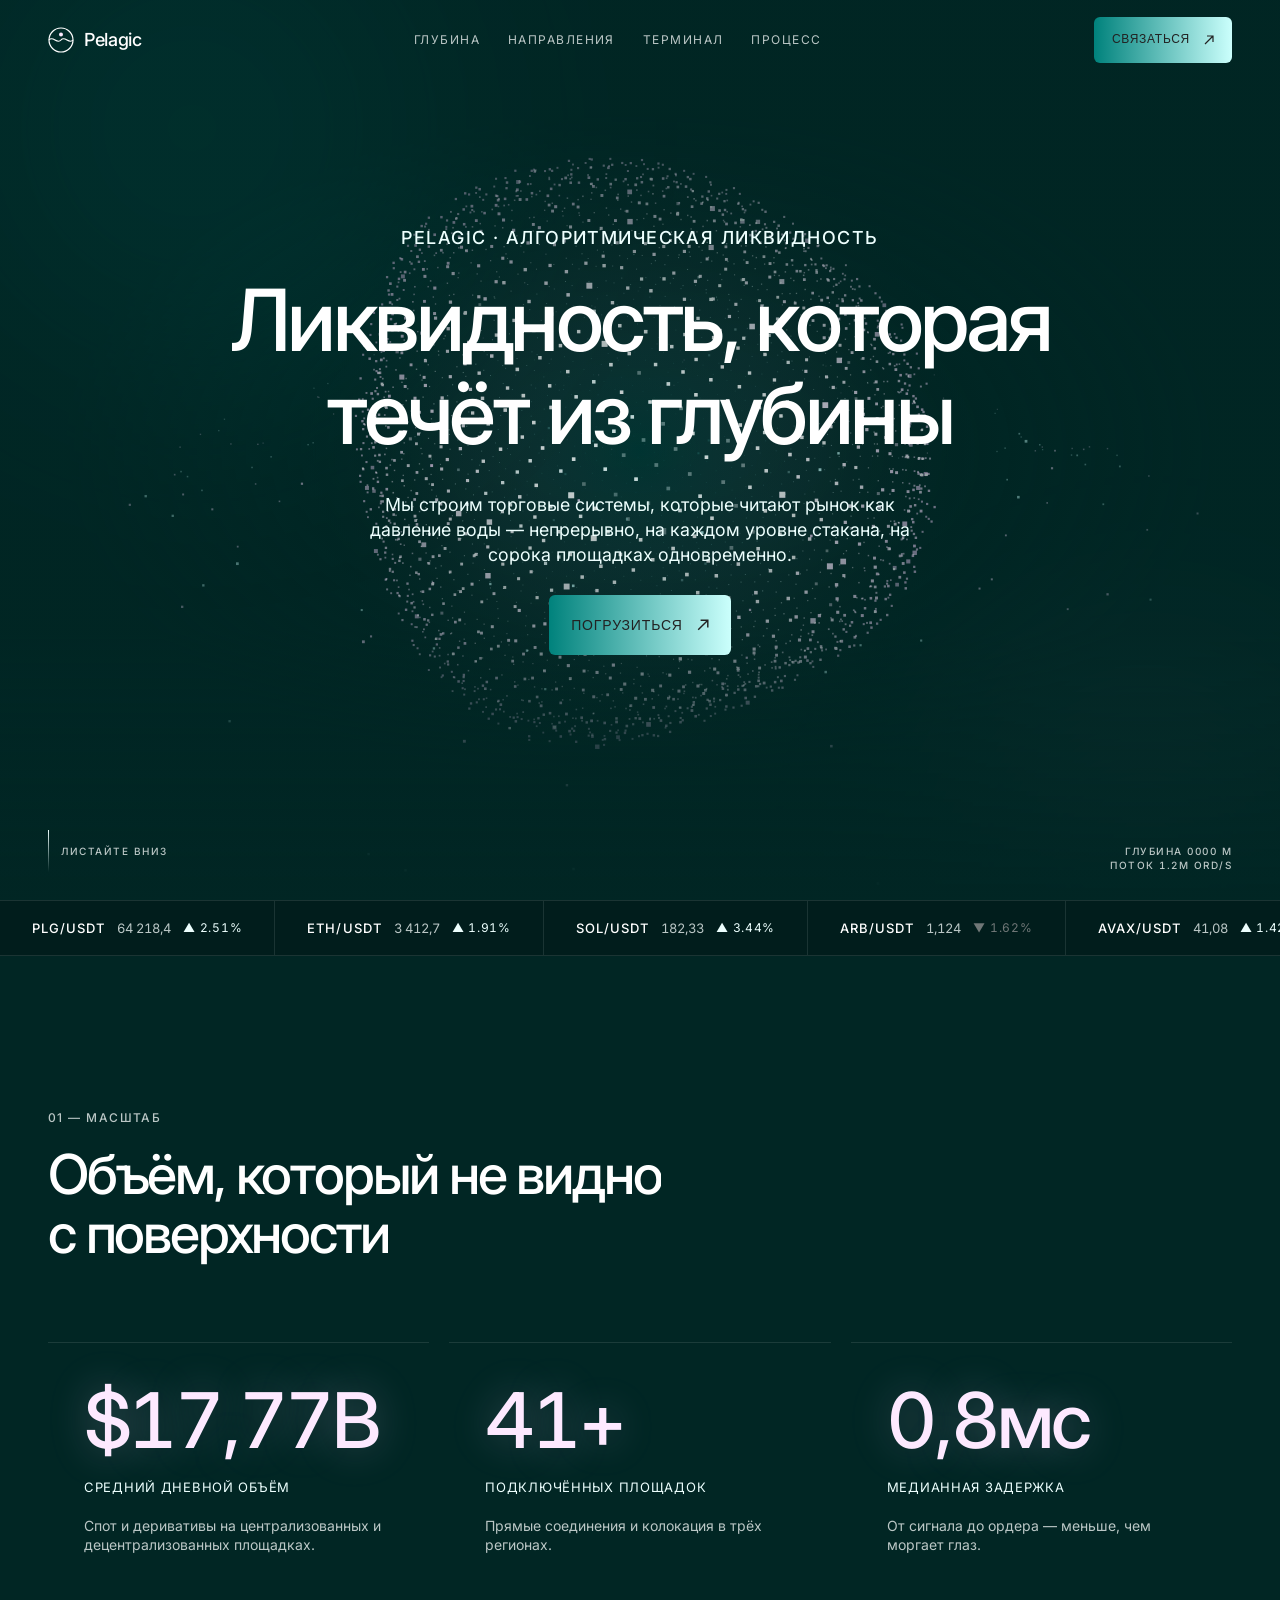
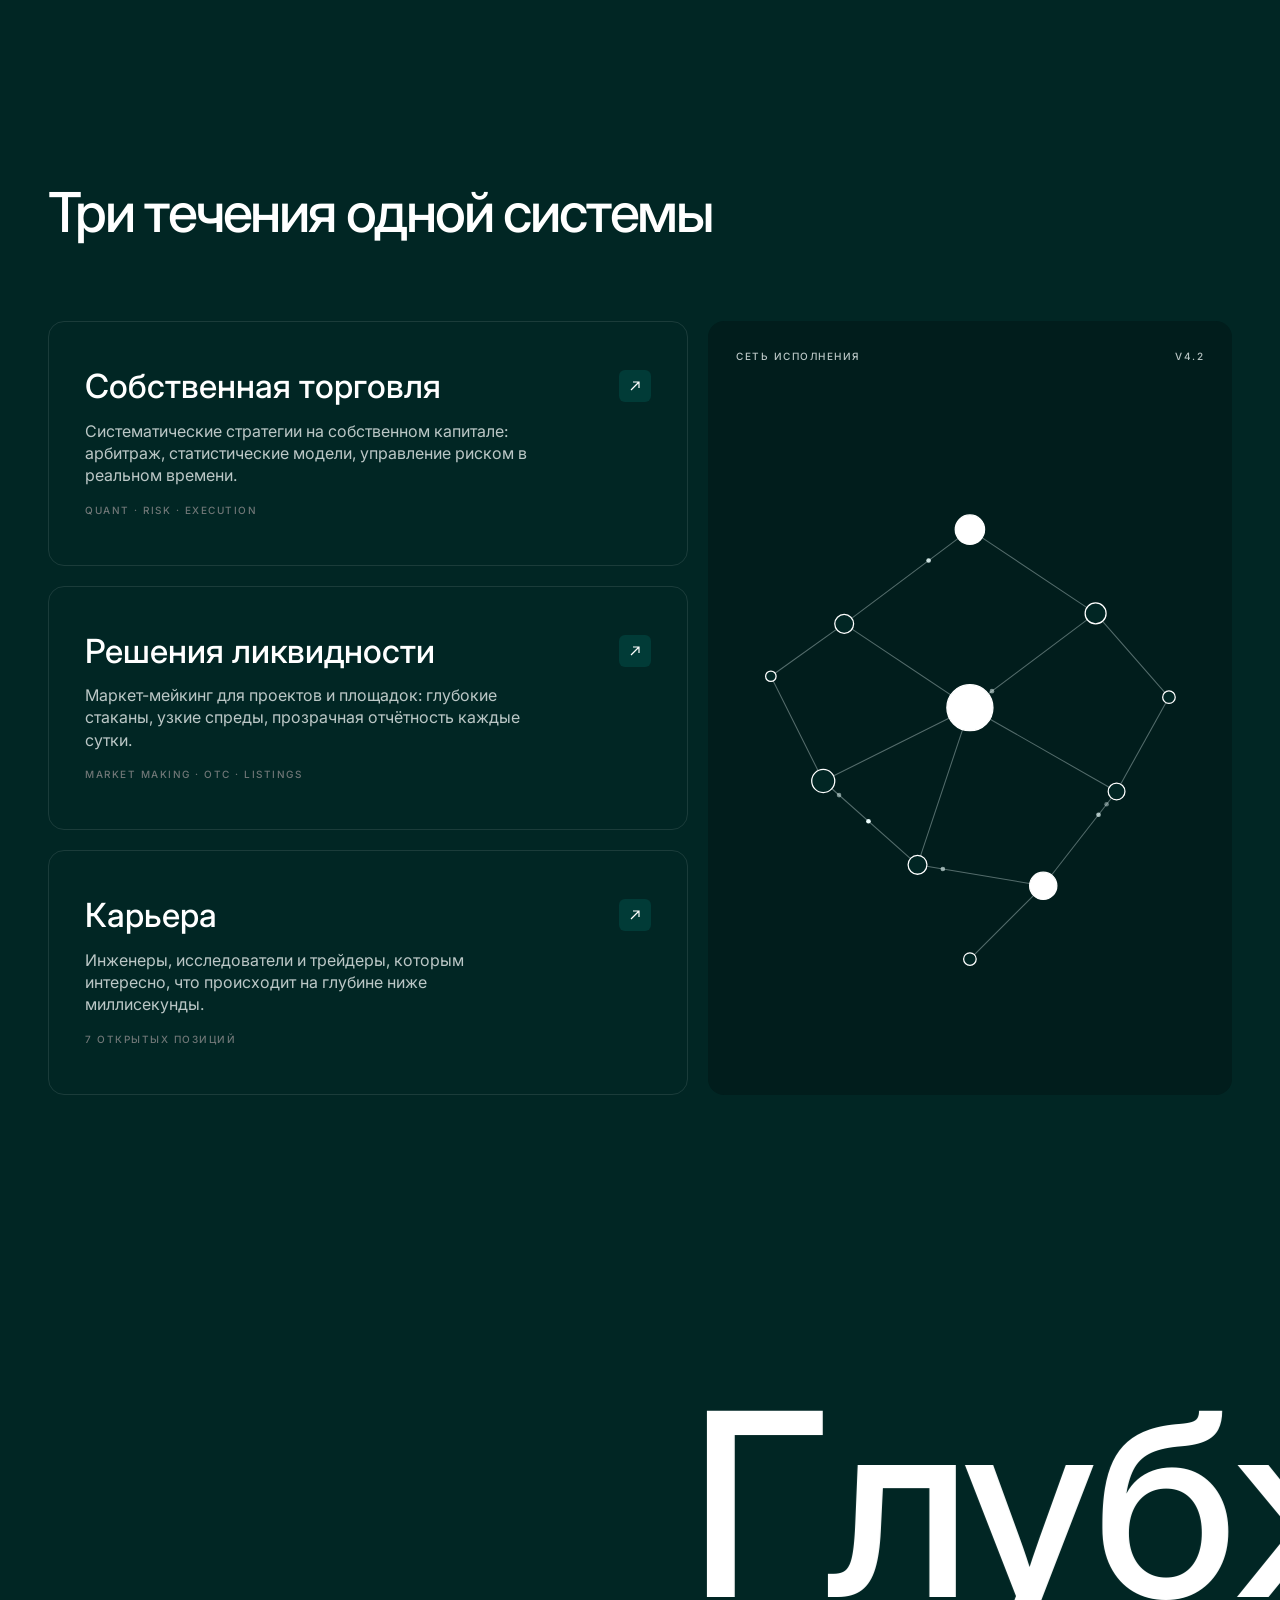
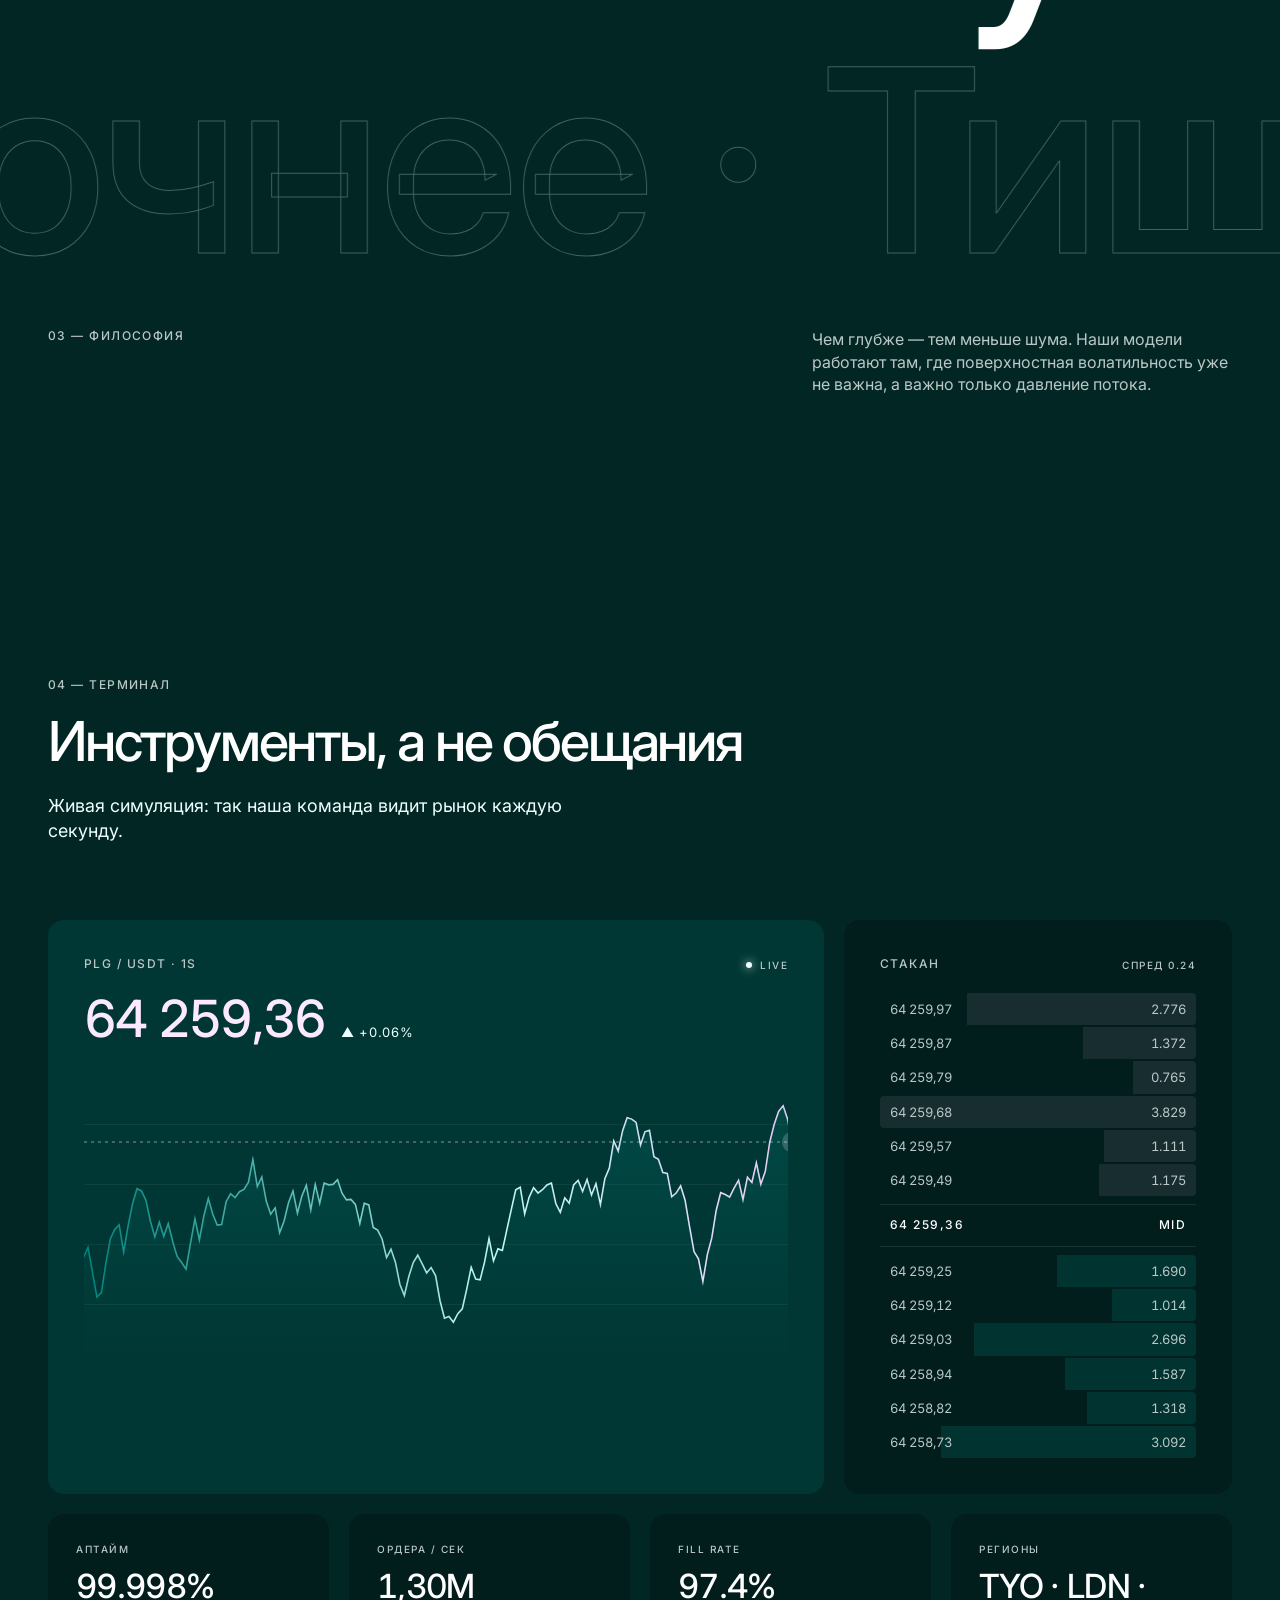
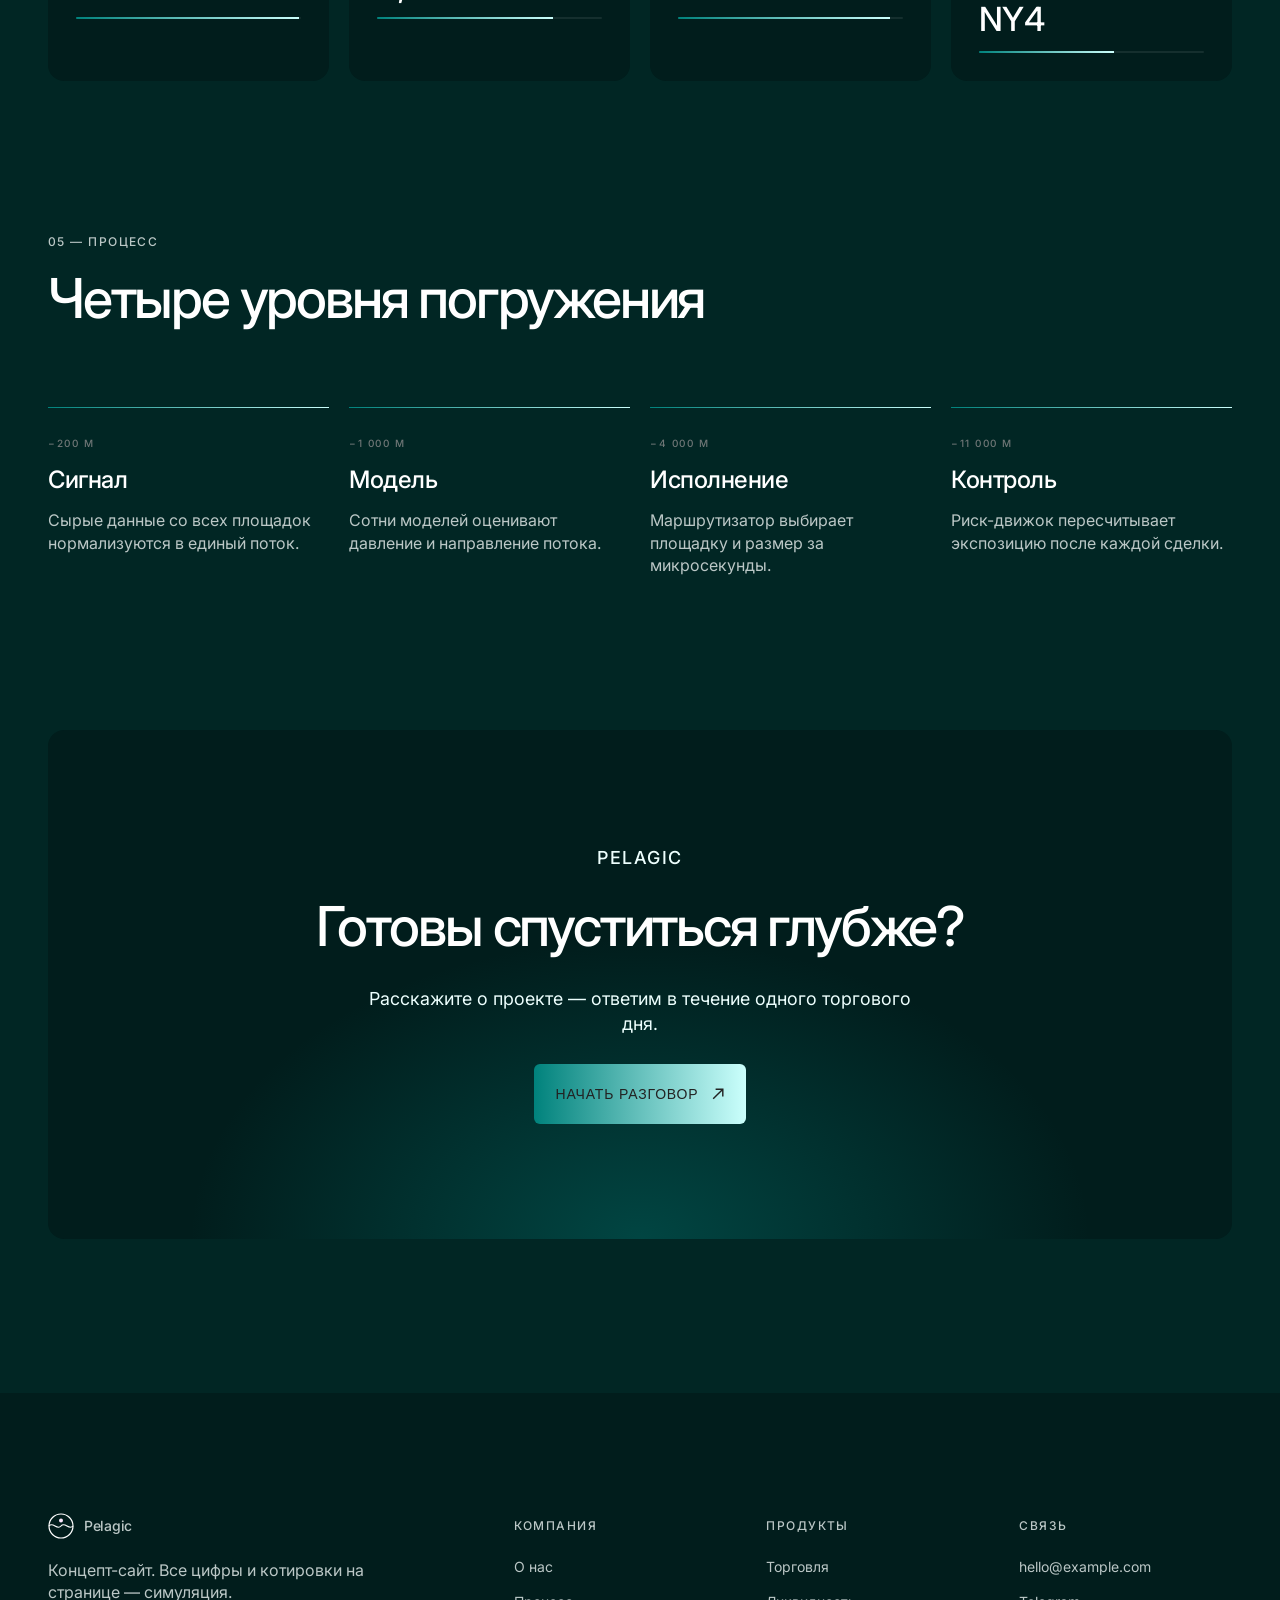
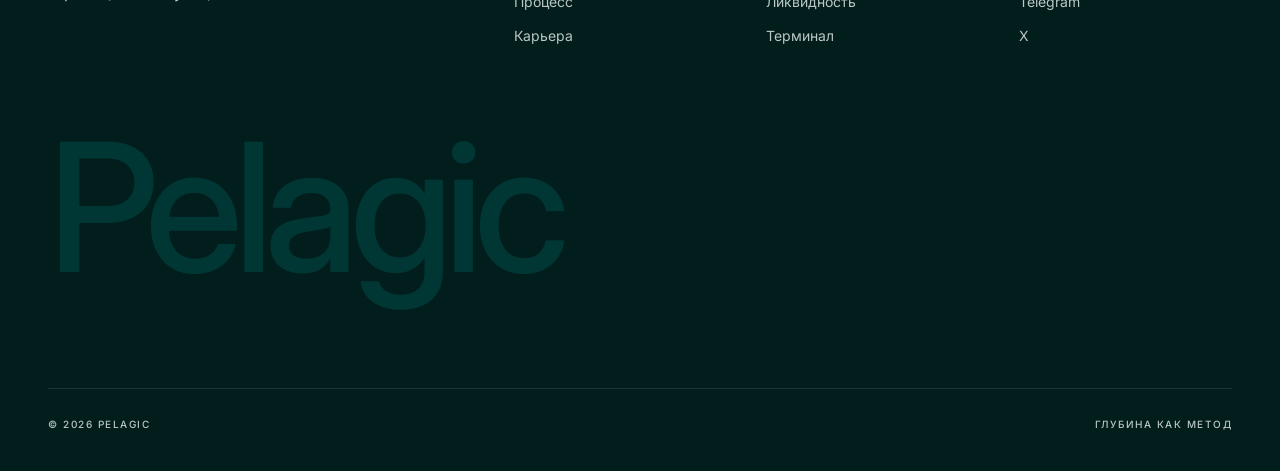
==== commit f3dc3edf: "Abyss: дизайн-токены в отдельных файлах, страница переведена на них tokens.css (CSS-переменные), tok" ====
--- a/abyss/index.html
+++ b/abyss/index.html
@@ -9,67 +9,63 @@
 <link rel="preconnect" href="https://fonts.googleapis.com">
 <link rel="preconnect" href="https://fonts.gstatic.com" crossorigin>
 <link href="https://fonts.googleapis.com/css2?family=Inter:wght@400;500&display=swap" rel="stylesheet">
+<link rel="stylesheet" href="tokens.css">
 <style>
 :root{
-  --abyss:#012624; --deep:#011d1c; --kelp:#003734;
-  --mist:#edfffe; --white:#ffffff; --silver:#bbc7c6; --ash:#f2f2f2; --slate:#707777;
-  --phosphor:#fde9ff;
-  --g-bio:linear-gradient(90deg,#00827c 0%,#cbfffc 100%);
-  --g-aurora:linear-gradient(90deg,#cbfffc 0%,#edfffe 26.25%,#fffdfa 47.57%,#fad1ff 88.96%);
-  --font:'Matter','Inter',ui-sans-serif,system-ui,-apple-system,"Segoe UI",Roboto,sans-serif;
-  --r-card:16px; --r-sm:6px;
-  --max:1440px; --gutter:clamp(16px,4vw,48px);
+  /* Matter is a licensed face — Inter (with Cyrillic) is the documented substitute */
+  --font-matter:'Matter','Inter',ui-sans-serif,system-ui,-apple-system,BlinkMacSystemFont,"Segoe UI",Roboto,sans-serif;
+  --gutter:clamp(16px,4vw,48px);
   --line:rgba(255,255,255,.1);
   --ease:cubic-bezier(.2,.7,.1,1);
 }
 *{box-sizing:border-box;margin:0;padding:0}
-html{background:var(--abyss);scroll-behavior:smooth}
-body{background:var(--abyss);color:var(--silver);font:400 16px/1.4 var(--font);
+html{background:var(--color-liquid-abyss);scroll-behavior:smooth}
+body{background:var(--color-liquid-abyss);color:var(--color-silver-mist);font:var(--font-weight-regular) var(--text-body)/var(--leading-body) var(--font-matter);
   -webkit-font-smoothing:antialiased;overflow-x:hidden}
 a{color:inherit;text-decoration:none}
-::selection{background:#00827c;color:var(--white)}
-.wrap{max-width:var(--max);margin:0 auto;padding:0 var(--gutter)}
+::selection{background:#00827c;color:var(--color-platinum)}
+.wrap{max-width:var(--page-max-width);margin:0 auto;padding:0 var(--gutter)}
 
 /* ---------- typography ---------- */
-.label{font:500 12px/1.4 var(--font);letter-spacing:.12em;text-transform:uppercase;color:var(--silver)}
-.label--lg{font-size:clamp(14px,1.4vw,20px);letter-spacing:.08em;color:var(--mist)}
-.label--xs{font-size:10px;letter-spacing:.15em}
-h1,h2,h3{color:var(--white);font-weight:500}
-.h-hero{font-size:clamp(44px,6.7vw,96px);line-height:1;letter-spacing:-.04em}
-.h-lg{font-size:clamp(36px,4.3vw,61px);line-height:1;letter-spacing:-.04em}
-.h-md{font-size:clamp(26px,2.6vw,36px);line-height:1;letter-spacing:-.01em}
-.lead{color:var(--mist);font-size:clamp(16px,1.4vw,20px);line-height:1.4;max-width:560px}
+.label{font:500 12px/1.4 var(--font-matter);letter-spacing:.12em;text-transform:uppercase;color:var(--color-silver-mist)}
+.label--lg{font-size:clamp(14px,1.4vw,20px);letter-spacing:.08em;color:var(--color-liquid-mist)}
+.label--xs{font-size:var(--text-caption);letter-spacing:.15em}
+h1,h2,h3{color:var(--color-platinum);font-weight:500}
+.h-hero{font-size:clamp(44px,6.7vw,var(--text-display));line-height:var(--leading-display);letter-spacing:-.04em}
+.h-lg{font-size:clamp(36px,4.3vw,var(--text-heading-lg));line-height:var(--leading-heading-lg);letter-spacing:-.04em}
+.h-md{font-size:clamp(26px,2.6vw,var(--text-heading));line-height:var(--leading-heading);letter-spacing:var(--tracking-heading)}
+.lead{color:var(--color-liquid-mist);font-size:clamp(16px,1.4vw,20px);line-height:1.4;max-width:560px}
 
 /* ---------- button ---------- */
 .btn{position:relative;display:inline-flex;align-items:center;gap:14px;
-  padding:20px 22px;border-radius:var(--r-sm);border:0;cursor:pointer;
-  font:400 14px/1 Arial,system-ui,sans-serif;text-transform:uppercase;letter-spacing:.06em;
-  color:#222;background:var(--g-bio);overflow:hidden;isolation:isolate;
+  padding:20px 22px;border-radius:var(--radius-small);border:0;cursor:pointer;
+  font:400 14px/1.43 var(--font-arial);text-transform:uppercase;letter-spacing:.06em;
+  color:#222;background:var(--gradient-bioluminescent-gradient);overflow:hidden;isolation:isolate;
   transition:transform .5s var(--ease)}
-.btn::before{content:"";position:absolute;inset:0;background:var(--g-aurora);z-index:-1;
+.btn::before{content:"";position:absolute;inset:0;background:var(--gradient-aurora-gradient);z-index:-1;
   opacity:0;transition:opacity .6s var(--ease)}
 .btn:hover::before,.btn:focus-visible::before{opacity:1}
 .btn:hover{transform:translateY(-2px)}
 .btn svg{transition:transform .5s var(--ease)}
 .btn:hover svg{transform:translate(3px,-3px)}
 .btn--sm{padding:14px 18px;font-size:12px}
-.btn:focus-visible{outline:1px solid var(--mist);outline-offset:3px}
-
-.arrow-btn{flex:none;width:32px;height:32px;border-radius:var(--r-sm);display:grid;place-items:center;
-  background:rgba(3,81,75,.5);color:var(--white);transition:background .4s,transform .4s var(--ease)}
+.btn:focus-visible{outline:1px solid var(--color-liquid-mist);outline-offset:3px}
+
+.arrow-btn{flex:none;width:32px;height:32px;border-radius:var(--radius-small);display:grid;place-items:center;
+  background:rgba(3,81,75,.5);color:var(--color-platinum);transition:background .4s,transform .4s var(--ease)}
 .arrow-btn svg{transition:transform .4s var(--ease)}
 
 /* ---------- nav ---------- */
 .nav{position:fixed;inset:0 0 auto;z-index:50;transition:background .5s,backdrop-filter .5s}
 .nav.is-scrolled{background:rgba(1,38,36,.72);backdrop-filter:blur(14px);-webkit-backdrop-filter:blur(14px)}
 .nav__in{height:80px;display:flex;align-items:center;justify-content:space-between;gap:24px}
-.logo{display:flex;align-items:center;gap:10px;color:var(--white);font-weight:500;font-size:18px;letter-spacing:-.02em}
+.logo{display:flex;align-items:center;gap:10px;color:var(--color-platinum);font-weight:500;font-size:18px;letter-spacing:-.02em}
 .logo svg{width:26px;height:26px}
 .nav__links{display:flex;gap:28px}
-.nav__links a{font:400 12px/1 var(--font);letter-spacing:.12em;text-transform:uppercase;color:var(--silver);
+.nav__links a{font:400 12px/1 var(--font-matter);letter-spacing:.12em;text-transform:uppercase;color:var(--color-silver-mist);
   position:relative;transition:color .3s}
-.nav__links a::after{content:"";position:absolute;left:0;right:100%;bottom:-6px;height:1px;background:var(--mist);transition:right .4s var(--ease)}
-.nav__links a:hover{color:var(--white)}
+.nav__links a::after{content:"";position:absolute;left:0;right:100%;bottom:-6px;height:1px;background:var(--color-liquid-mist);transition:right .4s var(--ease)}
+.nav__links a:hover{color:var(--color-platinum)}
 .nav__links a:hover::after{right:0}
 @media (max-width:860px){.nav__links{display:none}}
 
@@ -82,7 +78,7 @@
 @keyframes drift1{to{transform:translate(12vmax,10vmax) scale(1.15)}}
 @keyframes drift2{to{transform:translate(-10vmax,-8vmax) scale(1.2)}}
 .hero__veil{position:absolute;inset:0;z-index:-1;pointer-events:none;
-  background:radial-gradient(ellipse 60% 50% at 50% 50%,rgba(1,38,36,.15),rgba(1,38,36,.7) 75%),linear-gradient(transparent 70%,var(--abyss))}
+  background:radial-gradient(ellipse 60% 50% at 50% 50%,rgba(1,38,36,.15),rgba(1,38,36,.7) 75%),linear-gradient(transparent 70%,var(--color-liquid-abyss))}
 .hero__stack{text-align:center;display:flex;flex-direction:column;align-items:center;gap:28px;padding:120px var(--gutter) 140px;max-width:1100px}
 .hero__stack .lead{text-align:center}
 .split .w{display:inline-block;overflow:hidden;vertical-align:top;padding-bottom:.08em}
@@ -91,25 +87,25 @@
 .hero__meta{position:absolute;bottom:28px;left:0;right:0}
 .hero__meta .wrap{display:flex;justify-content:space-between;align-items:flex-end;gap:16px}
 .scroll-cue{display:flex;align-items:center;gap:12px}
-.scroll-cue i{display:block;width:1px;height:42px;background:linear-gradient(var(--mist),transparent);animation:cue 2.2s ease-in-out infinite;transform-origin:top}
+.scroll-cue i{display:block;width:1px;height:42px;background:linear-gradient(var(--color-liquid-mist),transparent);animation:cue 2.2s ease-in-out infinite;transform-origin:top}
 @keyframes cue{0%{transform:scaleY(0)}50%{transform:scaleY(1)}100%{transform:scaleY(1);opacity:0}}
 .coords{text-align:right;font-variant-numeric:tabular-nums}
 @media (max-width:600px){.coords{display:none}}
 
 /* ---------- ticker ---------- */
-.ticker{border-block:1px solid var(--line);overflow:hidden;background:var(--deep)}
+.ticker{border-block:1px solid var(--line);overflow:hidden;background:var(--color-liquid-deep)}
 .ticker__track{display:flex;width:max-content;animation:marquee 60s linear infinite}
 .ticker:hover .ticker__track{animation-play-state:paused}
 .tick{display:flex;align-items:center;gap:12px;padding:18px 32px;border-right:1px solid var(--line);white-space:nowrap;font-variant-numeric:tabular-nums}
-.tick b{font-weight:500;color:var(--white);font-size:13px;letter-spacing:.08em}
-.tick span{font-size:13px;color:var(--silver)}
-.tick em{font-style:normal;font-size:12px;letter-spacing:.06em;color:var(--mist)}
-.tick em.dn{color:var(--slate)}
+.tick b{font-weight:500;color:var(--color-platinum);font-size:13px;letter-spacing:.08em}
+.tick span{font-size:13px;color:var(--color-silver-mist)}
+.tick em{font-style:normal;font-size:12px;letter-spacing:.06em;color:var(--color-liquid-mist)}
+.tick em.dn{color:var(--color-slate-deep)}
 @keyframes marquee{to{transform:translateX(-50%)}}
 
 /* ---------- sections ---------- */
 section{position:relative}
-.sec{padding:clamp(96px,12vw,164px) 0}
+.sec{padding:clamp(96px,12vw,var(--spacing-164)) 0}
 .sec-head{display:flex;flex-direction:column;gap:20px;max-width:760px;margin-bottom:clamp(48px,6vw,80px)}
 
 /* reveal */
@@ -120,90 +116,90 @@
 /* ---------- stats ---------- */
 .stats{display:grid;grid-template-columns:repeat(3,1fr);gap:20px}
 .stat{padding:40px 36px;border-top:1px solid var(--line);display:flex;flex-direction:column;gap:18px}
-.stat__num{font-size:clamp(52px,6vw,86px);line-height:1;letter-spacing:-.046em;font-weight:500;color:var(--phosphor);font-variant-numeric:tabular-nums;
+.stat__num{font-size:clamp(52px,6vw,86px);line-height:1;letter-spacing:-.046em;font-weight:500;color:var(--color-lavender-phosphor);font-variant-numeric:tabular-nums;
   text-shadow:0 0 40px rgba(250,209,255,.25)}
-.stat__lbl{font-size:13px;letter-spacing:.055em;text-transform:uppercase;color:var(--mist)}
-.stat__sub{font-size:14px;color:var(--silver);max-width:300px}
+.stat__lbl{font-size:13px;line-height:1.5;letter-spacing:.055em;text-transform:uppercase;color:var(--color-liquid-mist)}
+.stat__sub{font-size:14px;color:var(--color-silver-mist);max-width:300px}
 @media (max-width:860px){.stats{grid-template-columns:1fr}.stat{padding:32px 0}}
 
 /* ---------- explore ---------- */
-.explore{display:grid;grid-template-columns:1.1fr .9fr;gap:20px;align-items:stretch}
+.explore{display:grid;grid-template-columns:1.1fr .9fr;gap:var(--element-gap);align-items:stretch}
 .rows{display:flex;flex-direction:column;gap:20px}
-.row{position:relative;border-radius:var(--r-card);padding:48px 36px;display:flex;flex-direction:column;gap:16px;
+.row{position:relative;border-radius:var(--radius-cards);padding:var(--spacing-48) var(--spacing-36);display:flex;flex-direction:column;gap:var(--spacing-16);
   border:1px solid var(--line);overflow:hidden;isolation:isolate;transition:border-color .5s,background .5s}
 .row::before{content:"";position:absolute;inset:0;z-index:-1;opacity:0;transition:opacity .6s;
   background:radial-gradient(400px circle at var(--mx,50%) var(--my,50%),rgba(0,130,124,.28),transparent 60%)}
-.row:hover{background:var(--kelp);border-color:transparent}
+.row:hover{background:var(--color-liquid-kelp);border-color:transparent}
 .row:hover::before{opacity:1}
-.row:hover .arrow-btn{background:var(--white);color:var(--abyss)}
+.row:hover .arrow-btn{background:var(--color-platinum);color:var(--color-liquid-abyss)}
 .row:hover .arrow-btn svg{transform:rotate(45deg)}
 .row__top{display:flex;justify-content:space-between;align-items:flex-start;gap:20px}
 .row p{max-width:460px}
-.row .label{color:var(--slate)}
-.molecule{border-radius:var(--r-card);background:var(--deep);position:relative;min-height:520px;overflow:hidden;display:grid;place-items:center}
+.row .label{color:var(--color-slate-deep)}
+.molecule{border-radius:var(--radius-cards);background:var(--color-liquid-deep);position:relative;min-height:520px;overflow:hidden;display:grid;place-items:center}
 .molecule svg{width:100%;height:100%;position:absolute;inset:0}
 .molecule .label{position:absolute;left:28px;top:28px}
 .molecule .label+.label{left:auto;right:28px}
 .mol-line{stroke:rgba(237,255,254,.35);stroke-width:1;fill:none;stroke-dasharray:var(--len);stroke-dashoffset:var(--len);transition:stroke-dashoffset 2s var(--ease)}
 .is-in .mol-line{stroke-dashoffset:0}
-.mol-node{fill:var(--abyss);stroke:var(--white);stroke-width:1.2;transform-box:fill-box;transform-origin:center;transform:scale(0);transition:transform 1s var(--ease)}
-.mol-node.solid{fill:var(--white)}
+.mol-node{fill:var(--color-liquid-abyss);stroke:var(--color-platinum);stroke-width:1.2;transform-box:fill-box;transform-origin:center;transform:scale(0);transition:transform 1s var(--ease)}
+.mol-node.solid{fill:var(--color-platinum)}
 .is-in .mol-node{transform:scale(1)}
-.mol-pulse{fill:var(--mist)}
+.mol-pulse{fill:var(--color-liquid-mist)}
 @media (max-width:960px){.explore{grid-template-columns:1fr}.molecule{min-height:420px}}
 
 /* ---------- kinetic ---------- */
 .kinetic{overflow:hidden;padding:clamp(80px,10vw,140px) 0;position:relative;isolation:isolate}
 .kinetic canvas{position:absolute;left:50%;top:50%;width:min(900px,120vw);height:min(900px,120vw);transform:translate(-50%,-50%);z-index:-1}
-.kin-line{font-size:clamp(96px,20vw,295px);line-height:1;letter-spacing:-.046em;font-weight:500;color:var(--white);white-space:nowrap;will-change:transform}
+.kin-line{font-size:clamp(96px,20vw,295px);line-height:1;letter-spacing:-.012em;font-weight:500;color:var(--color-platinum);white-space:nowrap;will-change:transform}
 .kin-line.ghost{color:transparent;-webkit-text-stroke:1px rgba(237,255,254,.28)}
 .kin-cap{display:flex;justify-content:space-between;gap:20px;margin-top:40px;flex-wrap:wrap}
 .kin-cap p{max-width:420px}
 
 /* ---------- terminal ---------- */
 .term{display:grid;grid-template-columns:2fr 1fr;grid-template-rows:auto auto;gap:20px}
-.card{background:var(--kelp);border-radius:var(--r-card);padding:36px;display:flex;flex-direction:column;gap:20px;min-width:0}
-.card--deep{background:var(--deep)}
+.card{background:var(--color-liquid-kelp);border-radius:var(--radius-cards);padding:var(--spacing-36);display:flex;flex-direction:column;gap:20px;min-width:0}
+.card--deep{background:var(--color-liquid-deep)}
 .card__head{display:flex;justify-content:space-between;align-items:center;gap:16px}
 .live{display:inline-flex;align-items:center;gap:8px}
-.live i{width:6px;height:6px;border-radius:50%;background:var(--mist);box-shadow:0 0 10px var(--mist);animation:blink 1.6s infinite}
+.live i{width:6px;height:6px;border-radius:50%;background:var(--color-liquid-mist);box-shadow:0 0 10px var(--color-liquid-mist);animation:blink 1.6s infinite}
 @keyframes blink{50%{opacity:.25}}
 .chart-wrap{position:relative;height:300px}
 .chart-wrap canvas{width:100%;height:100%;display:block}
 .price{display:flex;align-items:baseline;gap:16px;flex-wrap:wrap}
-.price__v{font-size:clamp(36px,4vw,61px);line-height:1;letter-spacing:-.04em;color:var(--phosphor);font-weight:500;font-variant-numeric:tabular-nums}
-.price__d{font-size:13px;letter-spacing:.06em;color:var(--mist)}
+.price__v{font-size:clamp(36px,4vw,61px);line-height:1;letter-spacing:-.04em;color:var(--color-lavender-phosphor);font-weight:500;font-variant-numeric:tabular-nums}
+.price__d{font-size:13px;letter-spacing:.06em;color:var(--color-liquid-mist)}
 .book{display:flex;flex-direction:column;gap:2px;font-variant-numeric:tabular-nums;font-size:13px}
 .book__row{position:relative;display:grid;grid-template-columns:1fr 1fr;padding:7px 10px;border-radius:4px;overflow:hidden}
-.book__row span:last-child{text-align:right;color:var(--silver)}
-.book__row span:first-child{color:var(--mist)}
+.book__row span:last-child{text-align:right;color:var(--color-silver-mist)}
+.book__row span:first-child{color:var(--color-liquid-mist)}
 .book__bar{position:absolute;right:0;top:0;bottom:0;background:rgba(0,130,124,.22);transition:width .6s var(--ease);z-index:0}
 .book__row.ask .book__bar{background:rgba(250,209,255,.09)}
-.book__row.ask span:first-child{color:var(--phosphor)}
+.book__row.ask span:first-child{color:var(--color-lavender-phosphor)}
 .book__row span{position:relative;z-index:1}
 .book__row.flash{animation:flash .6s}
 @keyframes flash{from{background:rgba(237,255,254,.12)}}
-.book__mid{padding:12px 10px;border-block:1px solid var(--line);margin:6px 0;display:flex;justify-content:space-between;color:var(--white)}
+.book__mid{padding:12px 10px;border-block:1px solid var(--line);margin:6px 0;display:flex;justify-content:space-between;color:var(--color-platinum)}
 .minis{grid-column:1/-1;display:grid;grid-template-columns:repeat(4,1fr);gap:20px}
-.mini{background:var(--deep);border-radius:var(--r-card);padding:28px;display:flex;flex-direction:column;gap:14px}
-.mini__v{font-size:clamp(28px,2.6vw,36px);line-height:1;letter-spacing:-.02em;color:var(--white);font-weight:500;font-variant-numeric:tabular-nums}
+.mini{background:var(--color-liquid-deep);border-radius:var(--radius-cards);padding:28px;display:flex;flex-direction:column;gap:14px}
+.mini__v{font-size:clamp(28px,2.6vw,36px);line-height:1;letter-spacing:-.02em;color:var(--color-platinum);font-weight:500;font-variant-numeric:tabular-nums}
 .meter{height:2px;background:rgba(255,255,255,.08);border-radius:2px;overflow:hidden}
-.meter i{display:block;height:100%;background:var(--g-bio);width:0;transition:width 1.2s var(--ease)}
+.meter i{display:block;height:100%;background:var(--gradient-bioluminescent-gradient);width:0;transition:width 1.2s var(--ease)}
 @media (max-width:1000px){.term{grid-template-columns:1fr}.minis{grid-template-columns:1fr 1fr}}
 @media (max-width:520px){.minis{grid-template-columns:1fr}.card{padding:24px}.chart-wrap{height:220px}}
 
 /* ---------- process ---------- */
 .steps{display:grid;grid-template-columns:repeat(4,1fr);gap:20px;counter-reset:s}
 .step{padding-top:28px;border-top:1px solid var(--line);display:flex;flex-direction:column;gap:14px;position:relative}
-.step::before{content:"";position:absolute;top:-1px;left:0;height:1px;width:0;background:var(--g-bio);transition:width 1.4s var(--ease)}
+.step::before{content:"";position:absolute;top:-1px;left:0;height:1px;width:0;background:var(--gradient-bioluminescent-gradient);transition:width 1.4s var(--ease)}
 .step.is-in::before{width:100%}
-.step h3{font-size:24px;line-height:1.3;letter-spacing:-.02em}
-.step .label{color:var(--slate)}
+.step h3{font-size:var(--text-subheading);line-height:var(--leading-subheading);letter-spacing:var(--tracking-subheading)}
+.step .label{color:var(--color-slate-deep)}
 @media (max-width:900px){.steps{grid-template-columns:1fr 1fr}}
 @media (max-width:520px){.steps{grid-template-columns:1fr}}
 
 /* ---------- cta ---------- */
-.cta{background:var(--deep);border-radius:var(--r-card);padding:clamp(72px,9vw,120px) clamp(24px,5vw,80px);text-align:center;
+.cta{background:var(--color-liquid-deep);border-radius:var(--radius-cards);padding:clamp(72px,9vw,120px) clamp(24px,5vw,80px);text-align:center;
   display:flex;flex-direction:column;align-items:center;gap:28px;position:relative;overflow:hidden;isolation:isolate}
 .cta::before{content:"";position:absolute;left:50%;top:100%;width:900px;height:600px;transform:translate(-50%,-50%);z-index:-1;
   background:radial-gradient(closest-side,rgba(0,130,124,.4),transparent);animation:breathe 7s ease-in-out infinite}
@@ -211,13 +207,13 @@
 .cta .lead{text-align:center}
 
 /* ---------- footer ---------- */
-footer{background:var(--deep);margin-top:clamp(96px,12vw,164px);padding:120px 0 40px}
+footer{background:var(--color-liquid-deep);margin-top:clamp(96px,12vw,164px);padding:var(--spacing-120) 0 var(--spacing-40)}
 .foot{display:grid;grid-template-columns:2fr 1fr 1fr 1fr;gap:40px}
 .foot ul{list-style:none;display:flex;flex-direction:column;gap:12px;margin-top:20px}
-.foot a{font-size:14px;color:var(--silver);transition:color .3s}
-.foot a:hover{color:var(--white)}
+.foot a{font-size:14px;color:var(--color-silver-mist);transition:color .3s}
+.foot a:hover{color:var(--color-platinum)}
 .foot__bottom{display:flex;justify-content:space-between;gap:16px;margin-top:100px;padding-top:28px;border-top:1px solid var(--line);flex-wrap:wrap}
-.foot__big{font-size:clamp(64px,14vw,200px);line-height:.9;letter-spacing:-.05em;font-weight:500;color:var(--kelp);margin-top:80px;user-select:none}
+.foot__big{font-size:clamp(64px,14vw,200px);line-height:.9;letter-spacing:-.05em;font-weight:500;color:var(--color-liquid-kelp);margin-top:80px;user-select:none}
 @media (max-width:860px){.foot{grid-template-columns:1fr 1fr}.foot>div:first-child{grid-column:1/-1}}
 
 /* cursor glow */
--- a/abyss/tokens.css
+++ b/abyss/tokens.css
@@ -0,0 +1,87 @@
+/* Design tokens — «Abyssal terminal with bioluminescent data orbs».
+   Source of truth for abyss/index.html. Tailwind v4 version: tokens.tailwind.css,
+   DTCG version with typography steps: tokens.json. */
+:root {
+  /* Colors */
+  --color-liquid-abyss: #012624;
+  --color-liquid-deep: #011d1c;
+  --color-liquid-kelp: #003734;
+  --color-liquid-mist: #edfffe;
+  --color-platinum: #ffffff;
+  --color-silver-mist: #bbc7c6;
+  --color-ash: #f2f2f2;
+  --color-slate-deep: #707777;
+  --color-lavender-phosphor: #fde9ff;
+  --color-bioluminescent-gradient: #00827c;
+  --gradient-bioluminescent-gradient: linear-gradient(90deg, rgb(0, 130, 124) 0%, rgb(203, 255, 252) 100%);
+  --color-aurora-gradient: #cbfffc;
+  --gradient-aurora-gradient: linear-gradient(90deg, rgb(203, 255, 252) 0%, rgb(237, 255, 254) 26.25%, rgb(255, 253, 250) 47.57%, rgb(250, 209, 255) 88.96%);
+
+  /* Typography — Font Families */
+  --font-matter: 'Matter', ui-sans-serif, system-ui, -apple-system, BlinkMacSystemFont, "Segoe UI", Roboto, sans-serif;
+  --font-arial: 'Arial', ui-sans-serif, system-ui, -apple-system, BlinkMacSystemFont, "Segoe UI", Roboto, sans-serif;
+
+  /* Typography — Scale */
+  --text-caption: 10px;
+  --leading-caption: 1.4;
+  --tracking-caption: 1.5px;
+  --text-body: 16px;
+  --leading-body: 1.4;
+  --tracking-body: 0px;
+  --text-subheading: 24px;
+  --leading-subheading: 1.3;
+  --tracking-subheading: -0.48px;
+  --text-heading: 36px;
+  --leading-heading: 1;
+  --tracking-heading: 0px;
+  --text-heading-lg: 61px;
+  --leading-heading-lg: 1;
+  --tracking-heading-lg: -2.44px;
+  --text-display: 96px;
+  --leading-display: 1;
+  --tracking-display: -3.84px;
+
+  /* Typography — Weights */
+  --font-weight-regular: 400;
+  --font-weight-medium: 500;
+
+  /* Spacing */
+  --spacing-unit: 4px;
+  --spacing-12: 12px;
+  --spacing-16: 16px;
+  --spacing-20: 20px;
+  --spacing-24: 24px;
+  --spacing-28: 28px;
+  --spacing-32: 32px;
+  --spacing-36: 36px;
+  --spacing-40: 40px;
+  --spacing-48: 48px;
+  --spacing-64: 64px;
+  --spacing-80: 80px;
+  --spacing-120: 120px;
+  --spacing-140: 140px;
+  --spacing-160: 160px;
+  --spacing-164: 164px;
+
+  /* Layout */
+  --page-max-width: 1440px;
+  --section-gap: 68px;
+  --card-padding: 36-48px;
+  --element-gap: 20px;
+
+  /* Border Radius */
+  --radius-md: 6px;
+  --radius-xl: 12px;
+  --radius-2xl: 16px;
+
+  /* Named Radii */
+  --radius-cards: 16px;
+  --radius-small: 6px;
+  --radius-buttons: 6px;
+
+  /* Surfaces */
+  --surface-liquid-abyss: #012624;
+  --surface-liquid-deep: #011d1c;
+  --surface-liquid-kelp: #003734;
+  --surface-slate-deep: #707777;
+}
